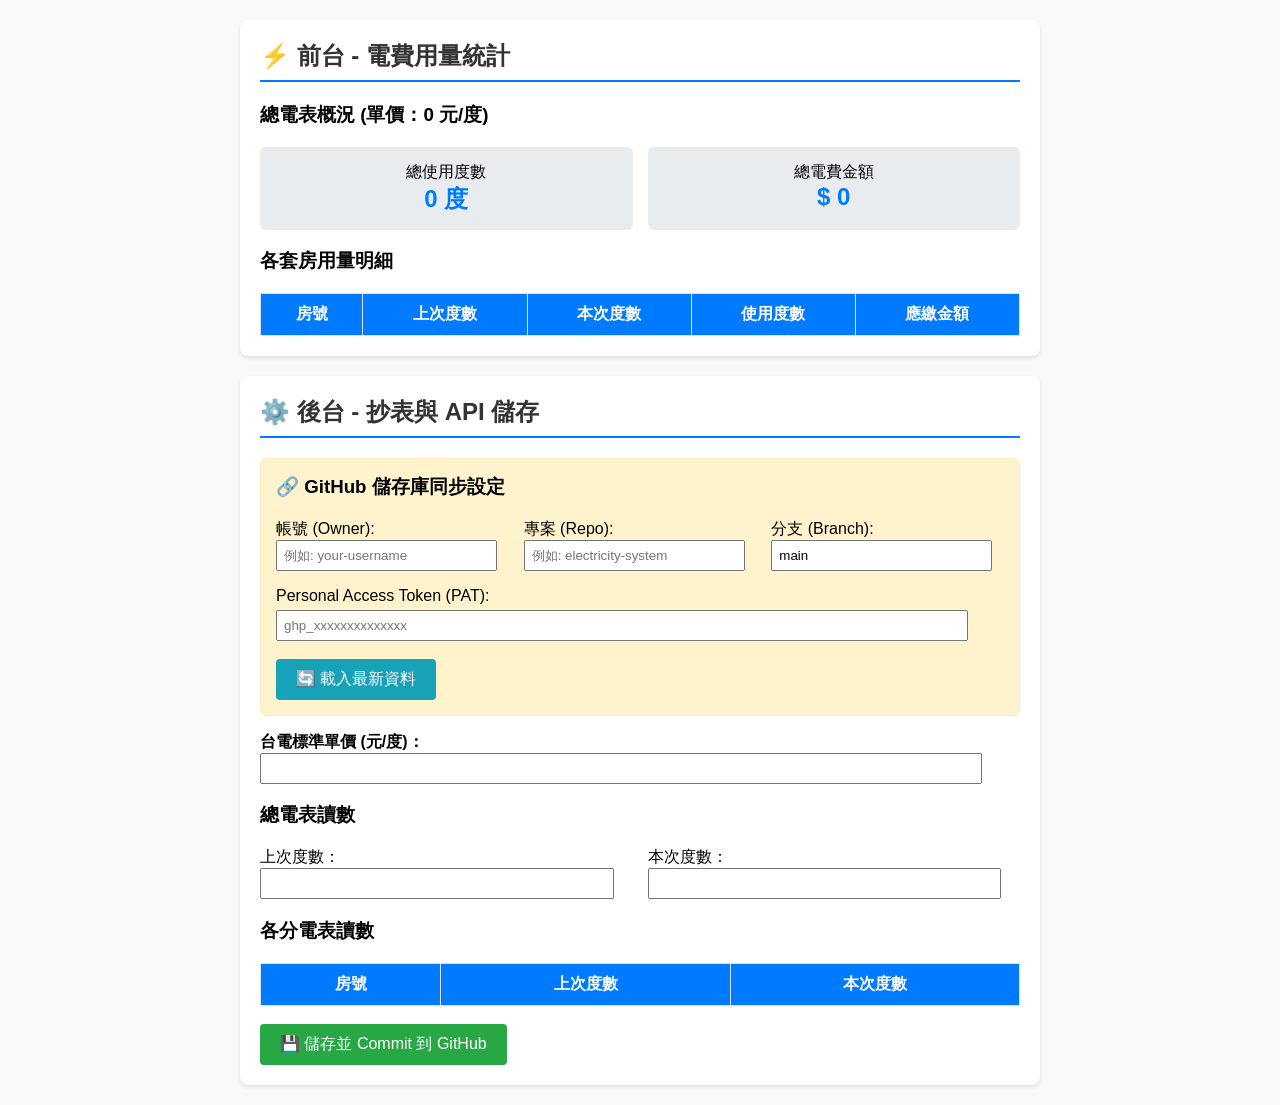
==== index.html @ 797ddf00 "Add files via upload" ====
<!DOCTYPE html>
<html lang="zh-TW">
<head>
  <meta charset="UTF-8">
  <meta name="viewport" content="width=device-width, initial-scale=1.0">
  <title>套房電費管理系統 (GitHub API 連動版)</title>
  <style>
    body { font-family: -apple-system, BlinkMacSystemFont, "Segoe UI", Roboto, sans-serif; max-width: 800px; margin: 20px auto; padding: 0 15px; background: #f8f9fa; }
    .card { background: white; padding: 20px; border-radius: 8px; box-shadow: 0 2px 4px rgba(0,0,0,0.1); margin-bottom: 20px; }
    h2 { margin-top: 0; color: #333; border-bottom: 2px solid #007bff; padding-bottom: 8px; }
    .grid { display: grid; grid-template-columns: repeat(auto-fit, minmax(180px, 1fr)); gap: 15px; }
    .stat-box { background: #e9ecef; padding: 15px; border-radius: 6px; text-align: center; }
    .stat-value { font-size: 1.5em; font-weight: bold; color: #007bff; }
    table { width: 100%; border-collapse: collapse; margin-top: 10px; }
    th, td { border: 1px solid #dee2e6; padding: 10px; text-align: center; }
    th { background-color: #007bff; color: white; }
    input[type="number"], input[type="text"], input[type="password"] { width: 95%; padding: 6px; box-sizing: border-box; }
    button { background: #28a745; color: white; border: none; padding: 10px 20px; border-radius: 4px; cursor: pointer; font-size: 1em; }
    button:hover { background: #218838; }
    button:disabled { background: #6c757d; cursor: not-allowed; }
    .status-msg { margin-top: 10px; font-weight: bold; padding: 10px; border-radius: 4px; display: none; }
    .success { background: #d4edda; color: #155724; }
    .error { background: #f8d7da; color: #721c24; }
    .config-sec { background: #fff3cd; border: 1px solid #ffeeba; padding: 15px; border-radius: 6px; margin-bottom: 15px; }
  </style>
</head>
<body>

  <!-- 前台展示 -->
  <div class="card">
    <h2>⚡ 前台 - 電費用量統計</h2>
    <h3>總電表概況 (單價：<span id="displayUnitPrice">0</span> 元/度)</h3>
    <div class="grid">
      <div class="stat-box"><div>總使用度數</div><div class="stat-value"><span id="mainUsage">0</span> 度</div></div>
      <div class="stat-box"><div>總電費金額</div><div class="stat-value">$ <span id="mainAmount">0</span></div></div>
    </div>

    <h3>各套房用量明細</h3>
    <table>
      <thead>
        <tr>
          <th>房號</th>
          <th>上次度數</th>
          <th>本次度數</th>
          <th>使用度數</th>
          <th>應繳金額</th>
        </tr>
      </thead>
      <tbody id="tenantTableBody"></tbody>
    </table>
  </div>

  <!-- 後台與設定 -->
  <div class="card">
    <h2>⚙️ 後台 - 抄表與 API 儲存</h2>
    
    <!-- GitHub API 連線設定 -->
    <div class="config-sec">
      <h3 style="margin-top:0;">🔗 GitHub 儲存庫同步設定</h3>
      <div class="grid">
        <div><label>帳號 (Owner):</label><input type="text" id="cfgOwner" placeholder="例如: your-username"></div>
        <div><label>專案 (Repo):</label><input type="text" id="cfgRepo" placeholder="例如: electricity-system"></div>
        <div><label>分支 (Branch):</label><input type="text" id="cfgBranch" value="main"></div>
      </div>
      <p style="margin-bottom:5px;"><label>Personal Access Token (PAT):</label></p>
      <input type="password" id="cfgToken" placeholder="ghp_xxxxxxxxxxxxxx">
      <br><br>
      <button type="button" style="background:#17a2b8;" onclick="loadDataFromGitHub()">🔄 載入最新資料</button>
    </div>

    <form id="meterForm">
      <p>
        <label><strong>台電標準單價 (元/度)：</strong></label>
        <input type="number" step="0.1" id="inputUnitPrice" required>
      </p>

      <h3>總電表讀數</h3>
      <div class="grid">
        <div><label>上次度數：</label><input type="number" id="mainPrev" required></div>
        <div><label>本次度數：</label><input type="number" id="mainCurr" required></div>
      </div>

      <h3>各分電表讀數</h3>
      <table>
        <thead>
          <tr>
            <th>房號</th>
            <th>上次度數</th>
            <th>本次度數</th>
          </tr>
        </thead>
        <tbody id="adminTableBody"></tbody>
      </table>
      <br>
      <button type="button" id="saveBtn" onclick="saveDataToGitHub()">💾 儲存並 Commit 到 GitHub</button>
      <div id="statusMsg" class="status-msg"></div>
    </form>
  </div>

  <script>
    let currentData = null;
    let fileSha = ""; // GitHub 修改檔案時必須帶上的 SHA 驗證碼

    // 文字 Base64 編解碼 (支援 UTF-8 中文字串)
    function toBase64(str) {
      const bytes = new TextEncoder().encode(str);
      let binary = '';
      for (let i = 0; i < bytes.byteLength; i++) {
        binary += String.fromCharCode(bytes[i]);
      }
      return btoa(binary);
    }

    function fromBase64(str) {
      const binary = atob(str.replace(/\n/g, ''));
      const bytes = new Uint8Array(binary.length);
      for (let i = 0; i < binary.length; i++) {
        bytes[i] = binary.charCodeAt(i);
      }
      return new TextDecoder().decode(bytes);
    }

    // 初始化：載入本地紀錄的設定
    window.onload = () => {
      document.getElementById('cfgOwner').value = localStorage.getItem('gh_owner') || '';
      document.getElementById('cfgRepo').value = localStorage.getItem('gh_repo') || '';
      document.getElementById('cfgBranch').value = localStorage.getItem('gh_branch') || 'main';
      document.getElementById('cfgToken').value = localStorage.getItem('gh_token') || '';

      if (localStorage.getItem('gh_owner') && localStorage.getItem('gh_token')) {
        loadDataFromGitHub();
      }
    };

    // 儲存 GitHub 設定至 LocalStorage
    function saveConfig() {
      localStorage.setItem('gh_owner', document.getElementById('cfgOwner').value.trim());
      localStorage.setItem('gh_repo', document.getElementById('cfgRepo').value.trim());
      localStorage.setItem('gh_branch', document.getElementById('cfgBranch').value.trim());
      localStorage.setItem('gh_token', document.getElementById('cfgToken').value.trim());
    }

    function showStatus(text, isError = false) {
      const msg = document.getElementById('statusMsg');
      msg.innerText = text;
      msg.className = 'status-msg ' + (isError ? 'error' : 'success');
      msg.style.display = 'block';
    }

    // 從 GitHub API 取得 data.json
    async function loadDataFromGitHub() {
      saveConfig();
      const owner = document.getElementById('cfgOwner').value.trim();
      const repo = document.getElementById('cfgRepo').value.trim();
      const branch = document.getElementById('cfgBranch').value.trim();
      const token = document.getElementById('cfgToken').value.trim();

      if (!owner || !repo) {
        showStatus("請先填寫 GitHub 帳號與專案名稱", true);
        return;
      }

      showStatus("讀取資料中...");
      const url = `https://api.github.com/repos/${owner}/${repo}/contents/data.json?ref=${branch}`;
      const headers = token ? { 'Authorization': `Bearer ${token}` } : {};

      try {
        const res = await fetch(url, { headers });
        if (!res.ok) throw new Error(`HTTP ${res.status}: 讀取失敗`);
        
        const fileData = await res.json();
        fileSha = fileData.sha; // 記錄當前檔案 SHA
        const jsonText = fromBase64(fileData.content);
        currentData = JSON.parse(jsonText);

        renderUI();
        showStatus("資料已順利從 GitHub 載入！");
      } catch (err) {
        showStatus(err.message, true);
      }
    }

    // 渲染 UI
    function renderUI() {
      if (!currentData) return;

      document.getElementById('inputUnitPrice').value = currentData.unitPrice;
      document.getElementById('mainPrev').value = currentData.mainMeter.previous;
      document.getElementById('mainCurr').value = currentData.mainMeter.current;

      // 後台表格
      const adminBody = document.getElementById('adminTableBody');
      adminBody.innerHTML = '';
      currentData.rooms.forEach((room, i) => {
        adminBody.innerHTML += `
          <tr>
            <td>${room.name}</td>
            <td><input type="number" id="roomPrev_${i}" value="${room.previous}"></td>
            <td><input type="number" id="roomCurr_${i}" value="${room.current}"></td>
          </tr>
        `;
      });

      // 前台數據與表格
      const mainUsage = currentData.mainMeter.current - currentData.mainMeter.previous;
      document.getElementById('displayUnitPrice').innerText = currentData.unitPrice;
      document.getElementById('mainUsage').innerText = mainUsage >= 0 ? mainUsage : 0;
      document.getElementById('mainAmount').innerText = (mainUsage * currentData.unitPrice).toFixed(0);

      const tenantBody = document.getElementById('tenantTableBody');
      tenantBody.innerHTML = '';
      currentData.rooms.forEach(room => {
        const usage = room.current - room.previous;
        const amount = usage * currentData.unitPrice;
        tenantBody.innerHTML += `
          <tr>
            <td>${room.name}</td>
            <td>${room.previous}</td>
            <td>${room.current}</td>
            <td>${usage >= 0 ? usage : 0} 度</td>
            <td><strong>$ ${amount >= 0 ? amount.toFixed(0) : 0}</strong></td>
          </tr>
        `;
      });
    }

    // 將更新後的 JSON 直接 Commit 回 GitHub
    async function saveDataToGitHub() {
      saveConfig();
      const owner = document.getElementById('cfgOwner').value.trim();
      const repo = document.getElementById('cfgRepo').value.trim();
      const branch = document.getElementById('cfgBranch').value.trim();
      const token = document.getElementById('cfgToken').value.trim();

      if (!token) {
        showStatus("寫入 GitHub 需要填寫 Personal Access Token (PAT)", true);
        return;
      }

      // 1. 組裝 UI 上的數據
      const updatedData = {
        unitPrice: parseFloat(document.getElementById('inputUnitPrice').value) || 0,
        mainMeter: {
          previous: parseFloat(document.getElementById('mainPrev').value) || 0,
          current: parseFloat(document.getElementById('mainCurr').value) || 0
        },
        rooms: currentData.rooms.map((room, i) => ({
          ...room,
          previous: parseFloat(document.getElementById(`roomPrev_${i}`).value) || 0,
          current: parseFloat(document.getElementById(`roomCurr_${i}`).value) || 0
        }))
      };

      showStatus("正在寫入 GitHub...");
      document.getElementById('saveBtn').disabled = true;

      const url = `https://api.github.com/repos/${owner}/${repo}/contents/data.json`;
      const bodyPayload = {
        message: "Update electricity usage data via Admin Dashboard",
        content: toBase64(JSON.stringify(updatedData, null, 2)),
        sha: fileSha,
        branch: branch
      };

      try {
        const res = await fetch(url, {
          method: 'PUT',
          headers: {
            'Authorization': `Bearer ${token}`,
            'Content-Type': 'application/json',
            'Accept': 'application/vnd.github.v3+json'
          },
          body: JSON.stringify(bodyPayload)
        });

        if (!res.ok) {
          const errData = await res.json();
          throw new Error(`GitHub 寫入失敗: ${errData.message}`);
        }

        const resData = await res.json();
        fileSha = resData.content.sha; // 更新最新的 SHA
        currentData = updatedData;
        renderUI();
        showStatus("✅ 成功更新至 GitHub！前台數據已同步。");
      } catch (err) {
        showStatus(err.message, true);
      } finally {
        document.getElementById('saveBtn').disabled = false;
      }
    }
  </script>
</body>
</html>
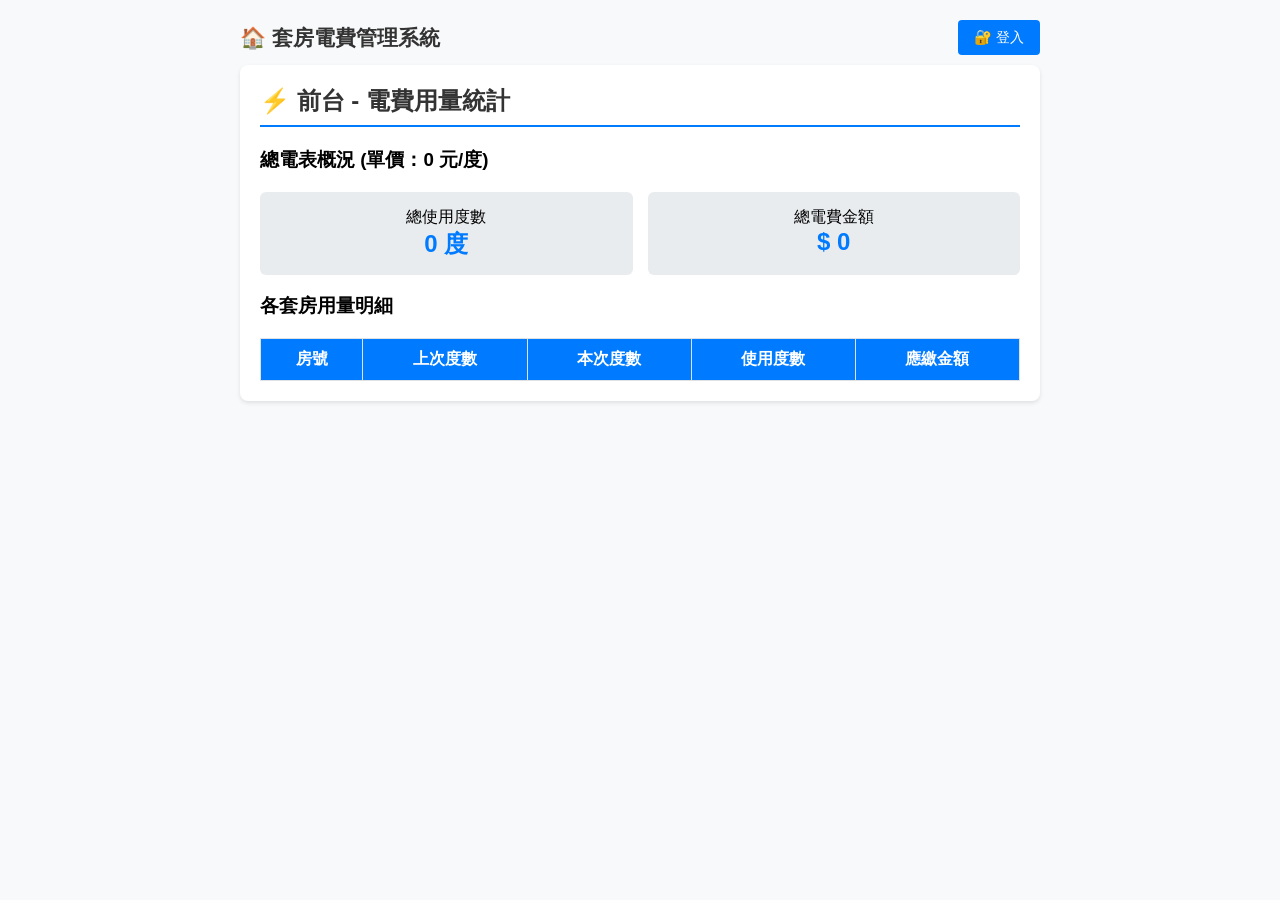
==== commit 8eae1ebd: "Add files via upload" ====
--- a/index.html
+++ b/index.html
@@ -22,9 +22,43 @@
     .success { background: #d4edda; color: #155724; }
     .error { background: #f8d7da; color: #721c24; }
     .config-sec { background: #fff3cd; border: 1px solid #ffeeba; padding: 15px; border-radius: 6px; margin-bottom: 15px; }
+
+    /* 頂部列與登入按鈕 */
+    .top-bar { display: flex; align-items: center; justify-content: space-between; margin-bottom: 10px; }
+    .top-bar h1 { font-size: 1.3em; color: #333; margin: 0; }
+    .btn-login {
+      background: #007bff; color: white; border: none; padding: 8px 16px;
+      border-radius: 4px; cursor: pointer; font-size: 0.9em;
+    }
+    .btn-login:hover { background: #0056b3; }
+    .btn-login.is-logged-in { background: #6c757d; }
+    .btn-login.is-logged-in:hover { background: #565e64; }
+
+    /* 登入彈窗 */
+    .modal-overlay {
+      display: none; position: fixed; inset: 0; background: rgba(0,0,0,0.45);
+      align-items: center; justify-content: center; z-index: 100;
+    }
+    .modal-overlay.show { display: flex; }
+    .modal-box {
+      background: white; padding: 24px; border-radius: 8px; width: 90%; max-width: 320px;
+      box-shadow: 0 8px 24px rgba(0,0,0,0.2);
+    }
+    .modal-box h3 { margin-top: 0; }
+    .modal-box input[type="password"] { margin-bottom: 12px; }
+    .modal-actions { display: flex; gap: 10px; margin-top: 6px; }
+    .modal-actions button { flex: 1; }
+    .btn-cancel { background: #6c757d; }
+    .btn-cancel:hover { background: #565e64; }
+    .modal-error { color: #721c24; font-size: 0.9em; margin: -6px 0 10px; display: none; }
   </style>
 </head>
 <body>
+
+  <div class="top-bar">
+    <h1>🏠 套房電費管理系統</h1>
+    <button type="button" id="loginBtn" class="btn-login" onclick="handleLoginButtonClick()">🔐 登入</button>
+  </div>
 
   <!-- 前台展示 -->
   <div class="card">
@@ -50,8 +84,8 @@
     </table>
   </div>
 
-  <!-- 後台與設定 -->
-  <div class="card">
+  <!-- 後台與設定：預設隱藏，登入後才顯示 -->
+  <div class="card" id="adminCard" style="display:none;">
     <h2>⚙️ 後台 - 抄表與 API 儲存</h2>
     
     <!-- GitHub API 連線設定 -->
@@ -97,7 +131,79 @@
     </form>
   </div>
 
+  <!-- 登入彈窗 -->
+  <div class="modal-overlay" id="loginModal">
+    <div class="modal-box">
+      <h3>🔐 管理員登入</h3>
+      <p class="modal-error" id="loginError">密碼錯誤，請再試一次。</p>
+      <input type="password" id="loginPasswordInput" placeholder="請輸入管理密碼" autocomplete="off">
+      <div class="modal-actions">
+        <button type="button" class="btn-cancel" onclick="closeLoginModal()">取消</button>
+        <button type="button" onclick="attemptLogin()">登入</button>
+      </div>
+    </div>
+  </div>
+
   <script>
+    // 管理密碼：僅用於避免一般訪客誤入後台介面，不是真正的安全機制。
+    // 真正的寫入權限仍取決於是否填寫了正確的 GitHub Personal Access Token。
+    // 請自行修改成你自己的密碼。
+    const ADMIN_PASSWORD = 'itri18899';
+
+    function isAdminSession() {
+      return sessionStorage.getItem('isAdminLoggedIn') === '1';
+    }
+
+    function showAdminCard() {
+      document.getElementById('adminCard').style.display = 'block';
+      const btn = document.getElementById('loginBtn');
+      btn.textContent = '🔓 登出後台';
+      btn.classList.add('is-logged-in');
+      btn.onclick = handleLogout;
+    }
+
+    function hideAdminCard() {
+      document.getElementById('adminCard').style.display = 'none';
+      const btn = document.getElementById('loginBtn');
+      btn.textContent = '🔐 登入';
+      btn.classList.remove('is-logged-in');
+      btn.onclick = handleLoginButtonClick;
+    }
+
+    function handleLoginButtonClick() {
+      document.getElementById('loginPasswordInput').value = '';
+      document.getElementById('loginError').style.display = 'none';
+      document.getElementById('loginModal').classList.add('show');
+      document.getElementById('loginPasswordInput').focus();
+    }
+
+    function closeLoginModal() {
+      document.getElementById('loginModal').classList.remove('show');
+    }
+
+    function attemptLogin() {
+      const input = document.getElementById('loginPasswordInput').value;
+      if (input === ADMIN_PASSWORD) {
+        sessionStorage.setItem('isAdminLoggedIn', '1');
+        closeLoginModal();
+        showAdminCard();
+      } else {
+        document.getElementById('loginError').style.display = 'block';
+      }
+    }
+
+    function handleLogout() {
+      sessionStorage.removeItem('isAdminLoggedIn');
+      hideAdminCard();
+    }
+
+    // 讓輸入密碼後按 Enter 直接送出
+    document.addEventListener('DOMContentLoaded', () => {
+      document.getElementById('loginPasswordInput').addEventListener('keydown', (e) => {
+        if (e.key === 'Enter') attemptLogin();
+      });
+    });
+
     let currentData = null;
     let fileSha = ""; // GitHub 修改檔案時必須帶上的 SHA 驗證碼
 
@@ -127,8 +233,14 @@
       document.getElementById('cfgBranch').value = localStorage.getItem('gh_branch') || 'main';
       document.getElementById('cfgToken').value = localStorage.getItem('gh_token') || '';
 
+      // 前台統計對所有訪客開放，不需要登入即可載入顯示
       if (localStorage.getItem('gh_owner') && localStorage.getItem('gh_token')) {
         loadDataFromGitHub();
+      }
+
+      // 若此瀏覽器分頁先前已登入過後台，重新整理後維持登入狀態
+      if (isAdminSession()) {
+        showAdminCard();
       }
     };
 
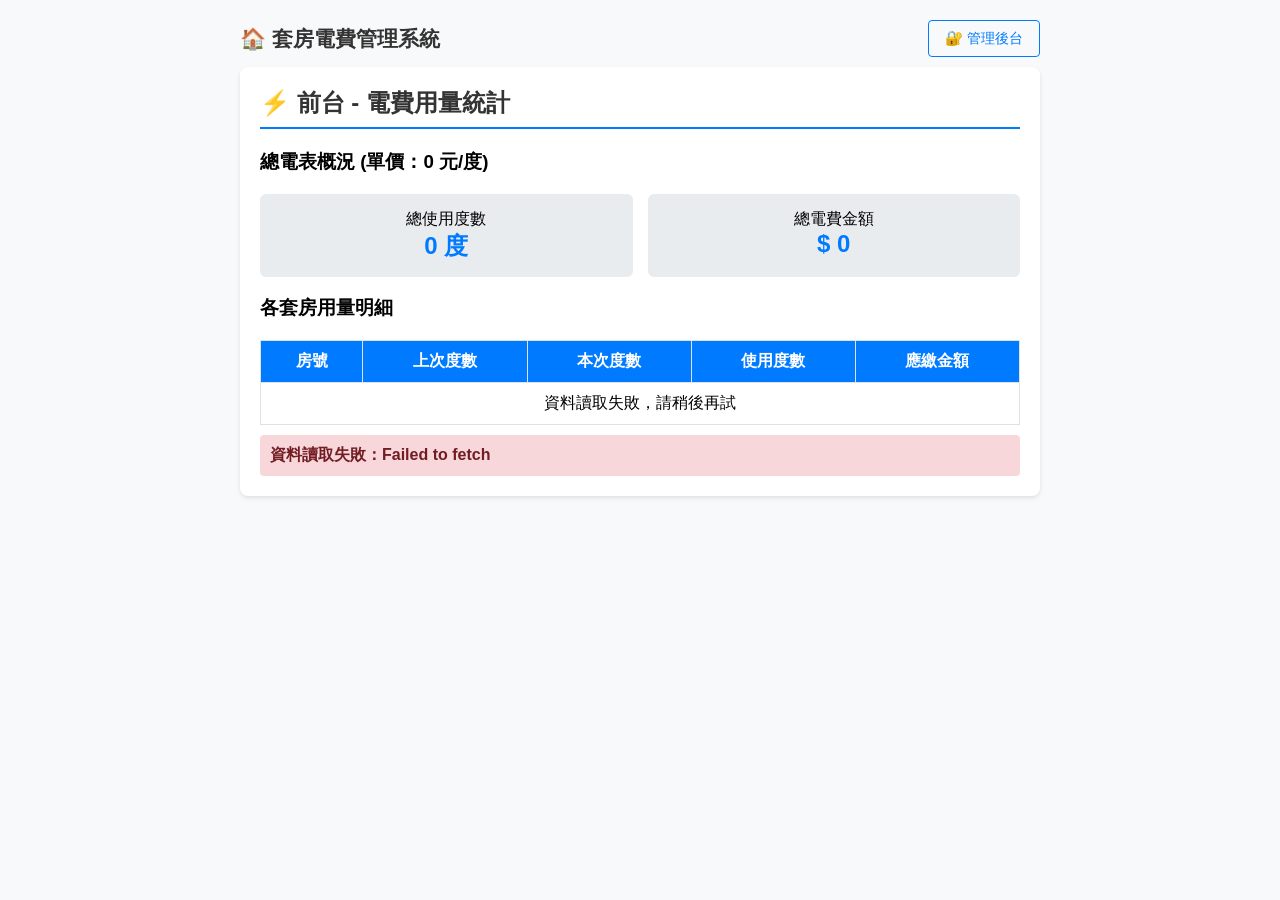
==== commit 22f0699c: "Add files via upload" ====
--- a/index.html
+++ b/index.html
@@ -1,406 +1,120 @@
-<!DOCTYPE html>
-<html lang="zh-TW">
-<head>
-  <meta charset="UTF-8">
-  <meta name="viewport" content="width=device-width, initial-scale=1.0">
-  <title>套房電費管理系統 (GitHub API 連動版)</title>
-  <style>
-    body { font-family: -apple-system, BlinkMacSystemFont, "Segoe UI", Roboto, sans-serif; max-width: 800px; margin: 20px auto; padding: 0 15px; background: #f8f9fa; }
-    .card { background: white; padding: 20px; border-radius: 8px; box-shadow: 0 2px 4px rgba(0,0,0,0.1); margin-bottom: 20px; }
-    h2 { margin-top: 0; color: #333; border-bottom: 2px solid #007bff; padding-bottom: 8px; }
-    .grid { display: grid; grid-template-columns: repeat(auto-fit, minmax(180px, 1fr)); gap: 15px; }
-    .stat-box { background: #e9ecef; padding: 15px; border-radius: 6px; text-align: center; }
-    .stat-value { font-size: 1.5em; font-weight: bold; color: #007bff; }
-    table { width: 100%; border-collapse: collapse; margin-top: 10px; }
-    th, td { border: 1px solid #dee2e6; padding: 10px; text-align: center; }
-    th { background-color: #007bff; color: white; }
-    input[type="number"], input[type="text"], input[type="password"] { width: 95%; padding: 6px; box-sizing: border-box; }
-    button { background: #28a745; color: white; border: none; padding: 10px 20px; border-radius: 4px; cursor: pointer; font-size: 1em; }
-    button:hover { background: #218838; }
-    button:disabled { background: #6c757d; cursor: not-allowed; }
-    .status-msg { margin-top: 10px; font-weight: bold; padding: 10px; border-radius: 4px; display: none; }
-    .success { background: #d4edda; color: #155724; }
-    .error { background: #f8d7da; color: #721c24; }
-    .config-sec { background: #fff3cd; border: 1px solid #ffeeba; padding: 15px; border-radius: 6px; margin-bottom: 15px; }
-
-    /* 頂部列與登入按鈕 */
-    .top-bar { display: flex; align-items: center; justify-content: space-between; margin-bottom: 10px; }
-    .top-bar h1 { font-size: 1.3em; color: #333; margin: 0; }
-    .btn-login {
-      background: #007bff; color: white; border: none; padding: 8px 16px;
-      border-radius: 4px; cursor: pointer; font-size: 0.9em;
-    }
-    .btn-login:hover { background: #0056b3; }
-    .btn-login.is-logged-in { background: #6c757d; }
-    .btn-login.is-logged-in:hover { background: #565e64; }
-
-    /* 登入彈窗 */
-    .modal-overlay {
-      display: none; position: fixed; inset: 0; background: rgba(0,0,0,0.45);
-      align-items: center; justify-content: center; z-index: 100;
-    }
-    .modal-overlay.show { display: flex; }
-    .modal-box {
-      background: white; padding: 24px; border-radius: 8px; width: 90%; max-width: 320px;
-      box-shadow: 0 8px 24px rgba(0,0,0,0.2);
-    }
-    .modal-box h3 { margin-top: 0; }
-    .modal-box input[type="password"] { margin-bottom: 12px; }
-    .modal-actions { display: flex; gap: 10px; margin-top: 6px; }
-    .modal-actions button { flex: 1; }
-    .btn-cancel { background: #6c757d; }
-    .btn-cancel:hover { background: #565e64; }
-    .modal-error { color: #721c24; font-size: 0.9em; margin: -6px 0 10px; display: none; }
-  </style>
-</head>
-<body>
-
-  <div class="top-bar">
-    <h1>🏠 套房電費管理系統</h1>
-    <button type="button" id="loginBtn" class="btn-login" onclick="handleLoginButtonClick()">🔐 登入</button>
-  </div>
-
-  <!-- 前台展示 -->
-  <div class="card">
-    <h2>⚡ 前台 - 電費用量統計</h2>
-    <h3>總電表概況 (單價：<span id="displayUnitPrice">0</span> 元/度)</h3>
-    <div class="grid">
-      <div class="stat-box"><div>總使用度數</div><div class="stat-value"><span id="mainUsage">0</span> 度</div></div>
-      <div class="stat-box"><div>總電費金額</div><div class="stat-value">$ <span id="mainAmount">0</span></div></div>
-    </div>
-
-    <h3>各套房用量明細</h3>
-    <table>
-      <thead>
-        <tr>
-          <th>房號</th>
-          <th>上次度數</th>
-          <th>本次度數</th>
-          <th>使用度數</th>
-          <th>應繳金額</th>
-        </tr>
-      </thead>
-      <tbody id="tenantTableBody"></tbody>
-    </table>
-  </div>
-
-  <!-- 後台與設定：預設隱藏，登入後才顯示 -->
-  <div class="card" id="adminCard" style="display:none;">
-    <h2>⚙️ 後台 - 抄表與 API 儲存</h2>
-    
-    <!-- GitHub API 連線設定 -->
-    <div class="config-sec">
-      <h3 style="margin-top:0;">🔗 GitHub 儲存庫同步設定</h3>
-      <div class="grid">
-        <div><label>帳號 (Owner):</label><input type="text" id="cfgOwner" placeholder="例如: your-username"></div>
-        <div><label>專案 (Repo):</label><input type="text" id="cfgRepo" placeholder="例如: electricity-system"></div>
-        <div><label>分支 (Branch):</label><input type="text" id="cfgBranch" value="main"></div>
-      </div>
-      <p style="margin-bottom:5px;"><label>Personal Access Token (PAT):</label></p>
-      <input type="password" id="cfgToken" placeholder="ghp_xxxxxxxxxxxxxx">
-      <br><br>
-      <button type="button" style="background:#17a2b8;" onclick="loadDataFromGitHub()">🔄 載入最新資料</button>
-    </div>
-
-    <form id="meterForm">
-      <p>
-        <label><strong>台電標準單價 (元/度)：</strong></label>
-        <input type="number" step="0.1" id="inputUnitPrice" required>
-      </p>
-
-      <h3>總電表讀數</h3>
-      <div class="grid">
-        <div><label>上次度數：</label><input type="number" id="mainPrev" required></div>
-        <div><label>本次度數：</label><input type="number" id="mainCurr" required></div>
-      </div>
-
-      <h3>各分電表讀數</h3>
-      <table>
-        <thead>
-          <tr>
-            <th>房號</th>
-            <th>上次度數</th>
-            <th>本次度數</th>
-          </tr>
-        </thead>
-        <tbody id="adminTableBody"></tbody>
-      </table>
-      <br>
-      <button type="button" id="saveBtn" onclick="saveDataToGitHub()">💾 儲存並 Commit 到 GitHub</button>
-      <div id="statusMsg" class="status-msg"></div>
-    </form>
-  </div>
-
-  <!-- 登入彈窗 -->
-  <div class="modal-overlay" id="loginModal">
-    <div class="modal-box">
-      <h3>🔐 管理員登入</h3>
-      <p class="modal-error" id="loginError">密碼錯誤，請再試一次。</p>
-      <input type="password" id="loginPasswordInput" placeholder="請輸入管理密碼" autocomplete="off">
-      <div class="modal-actions">
-        <button type="button" class="btn-cancel" onclick="closeLoginModal()">取消</button>
-        <button type="button" onclick="attemptLogin()">登入</button>
-      </div>
-    </div>
-  </div>
-
-  <script>
-    // 管理密碼：僅用於避免一般訪客誤入後台介面，不是真正的安全機制。
-    // 真正的寫入權限仍取決於是否填寫了正確的 GitHub Personal Access Token。
-    // 請自行修改成你自己的密碼。
-    const ADMIN_PASSWORD = 'itri18899';
-
-    function isAdminSession() {
-      return sessionStorage.getItem('isAdminLoggedIn') === '1';
-    }
-
-    function showAdminCard() {
-      document.getElementById('adminCard').style.display = 'block';
-      const btn = document.getElementById('loginBtn');
-      btn.textContent = '🔓 登出後台';
-      btn.classList.add('is-logged-in');
-      btn.onclick = handleLogout;
-    }
-
-    function hideAdminCard() {
-      document.getElementById('adminCard').style.display = 'none';
-      const btn = document.getElementById('loginBtn');
-      btn.textContent = '🔐 登入';
-      btn.classList.remove('is-logged-in');
-      btn.onclick = handleLoginButtonClick;
-    }
-
-    function handleLoginButtonClick() {
-      document.getElementById('loginPasswordInput').value = '';
-      document.getElementById('loginError').style.display = 'none';
-      document.getElementById('loginModal').classList.add('show');
-      document.getElementById('loginPasswordInput').focus();
-    }
-
-    function closeLoginModal() {
-      document.getElementById('loginModal').classList.remove('show');
-    }
-
-    function attemptLogin() {
-      const input = document.getElementById('loginPasswordInput').value;
-      if (input === ADMIN_PASSWORD) {
-        sessionStorage.setItem('isAdminLoggedIn', '1');
-        closeLoginModal();
-        showAdminCard();
-      } else {
-        document.getElementById('loginError').style.display = 'block';
-      }
-    }
-
-    function handleLogout() {
-      sessionStorage.removeItem('isAdminLoggedIn');
-      hideAdminCard();
-    }
-
-    // 讓輸入密碼後按 Enter 直接送出
-    document.addEventListener('DOMContentLoaded', () => {
-      document.getElementById('loginPasswordInput').addEventListener('keydown', (e) => {
-        if (e.key === 'Enter') attemptLogin();
-      });
-    });
-
-    let currentData = null;
-    let fileSha = ""; // GitHub 修改檔案時必須帶上的 SHA 驗證碼
-
-    // 文字 Base64 編解碼 (支援 UTF-8 中文字串)
-    function toBase64(str) {
-      const bytes = new TextEncoder().encode(str);
-      let binary = '';
-      for (let i = 0; i < bytes.byteLength; i++) {
-        binary += String.fromCharCode(bytes[i]);
-      }
-      return btoa(binary);
-    }
-
-    function fromBase64(str) {
-      const binary = atob(str.replace(/\n/g, ''));
-      const bytes = new Uint8Array(binary.length);
-      for (let i = 0; i < binary.length; i++) {
-        bytes[i] = binary.charCodeAt(i);
-      }
-      return new TextDecoder().decode(bytes);
-    }
-
-    // 初始化：載入本地紀錄的設定
-    window.onload = () => {
-      document.getElementById('cfgOwner').value = localStorage.getItem('gh_owner') || '';
-      document.getElementById('cfgRepo').value = localStorage.getItem('gh_repo') || '';
-      document.getElementById('cfgBranch').value = localStorage.getItem('gh_branch') || 'main';
-      document.getElementById('cfgToken').value = localStorage.getItem('gh_token') || '';
-
-      // 前台統計對所有訪客開放，不需要登入即可載入顯示
-      if (localStorage.getItem('gh_owner') && localStorage.getItem('gh_token')) {
-        loadDataFromGitHub();
-      }
-
-      // 若此瀏覽器分頁先前已登入過後台，重新整理後維持登入狀態
-      if (isAdminSession()) {
-        showAdminCard();
-      }
-    };
-
-    // 儲存 GitHub 設定至 LocalStorage
-    function saveConfig() {
-      localStorage.setItem('gh_owner', document.getElementById('cfgOwner').value.trim());
-      localStorage.setItem('gh_repo', document.getElementById('cfgRepo').value.trim());
-      localStorage.setItem('gh_branch', document.getElementById('cfgBranch').value.trim());
-      localStorage.setItem('gh_token', document.getElementById('cfgToken').value.trim());
-    }
-
-    function showStatus(text, isError = false) {
-      const msg = document.getElementById('statusMsg');
-      msg.innerText = text;
-      msg.className = 'status-msg ' + (isError ? 'error' : 'success');
-      msg.style.display = 'block';
-    }
-
-    // 從 GitHub API 取得 data.json
-    async function loadDataFromGitHub() {
-      saveConfig();
-      const owner = document.getElementById('cfgOwner').value.trim();
-      const repo = document.getElementById('cfgRepo').value.trim();
-      const branch = document.getElementById('cfgBranch').value.trim();
-      const token = document.getElementById('cfgToken').value.trim();
-
-      if (!owner || !repo) {
-        showStatus("請先填寫 GitHub 帳號與專案名稱", true);
-        return;
-      }
-
-      showStatus("讀取資料中...");
-      const url = `https://api.github.com/repos/${owner}/${repo}/contents/data.json?ref=${branch}`;
-      const headers = token ? { 'Authorization': `Bearer ${token}` } : {};
-
-      try {
-        const res = await fetch(url, { headers });
-        if (!res.ok) throw new Error(`HTTP ${res.status}: 讀取失敗`);
-        
-        const fileData = await res.json();
-        fileSha = fileData.sha; // 記錄當前檔案 SHA
-        const jsonText = fromBase64(fileData.content);
-        currentData = JSON.parse(jsonText);
-
-        renderUI();
-        showStatus("資料已順利從 GitHub 載入！");
-      } catch (err) {
-        showStatus(err.message, true);
-      }
-    }
-
-    // 渲染 UI
-    function renderUI() {
-      if (!currentData) return;
-
-      document.getElementById('inputUnitPrice').value = currentData.unitPrice;
-      document.getElementById('mainPrev').value = currentData.mainMeter.previous;
-      document.getElementById('mainCurr').value = currentData.mainMeter.current;
-
-      // 後台表格
-      const adminBody = document.getElementById('adminTableBody');
-      adminBody.innerHTML = '';
-      currentData.rooms.forEach((room, i) => {
-        adminBody.innerHTML += `
-          <tr>
-            <td>${room.name}</td>
-            <td><input type="number" id="roomPrev_${i}" value="${room.previous}"></td>
-            <td><input type="number" id="roomCurr_${i}" value="${room.current}"></td>
-          </tr>
-        `;
-      });
-
-      // 前台數據與表格
-      const mainUsage = currentData.mainMeter.current - currentData.mainMeter.previous;
-      document.getElementById('displayUnitPrice').innerText = currentData.unitPrice;
-      document.getElementById('mainUsage').innerText = mainUsage >= 0 ? mainUsage : 0;
-      document.getElementById('mainAmount').innerText = (mainUsage * currentData.unitPrice).toFixed(0);
-
-      const tenantBody = document.getElementById('tenantTableBody');
-      tenantBody.innerHTML = '';
-      currentData.rooms.forEach(room => {
-        const usage = room.current - room.previous;
-        const amount = usage * currentData.unitPrice;
-        tenantBody.innerHTML += `
-          <tr>
-            <td>${room.name}</td>
-            <td>${room.previous}</td>
-            <td>${room.current}</td>
-            <td>${usage >= 0 ? usage : 0} 度</td>
-            <td><strong>$ ${amount >= 0 ? amount.toFixed(0) : 0}</strong></td>
-          </tr>
-        `;
-      });
-    }
-
-    // 將更新後的 JSON 直接 Commit 回 GitHub
-    async function saveDataToGitHub() {
-      saveConfig();
-      const owner = document.getElementById('cfgOwner').value.trim();
-      const repo = document.getElementById('cfgRepo').value.trim();
-      const branch = document.getElementById('cfgBranch').value.trim();
-      const token = document.getElementById('cfgToken').value.trim();
-
-      if (!token) {
-        showStatus("寫入 GitHub 需要填寫 Personal Access Token (PAT)", true);
-        return;
-      }
-
-      // 1. 組裝 UI 上的數據
-      const updatedData = {
-        unitPrice: parseFloat(document.getElementById('inputUnitPrice').value) || 0,
-        mainMeter: {
-          previous: parseFloat(document.getElementById('mainPrev').value) || 0,
-          current: parseFloat(document.getElementById('mainCurr').value) || 0
-        },
-        rooms: currentData.rooms.map((room, i) => ({
-          ...room,
-          previous: parseFloat(document.getElementById(`roomPrev_${i}`).value) || 0,
-          current: parseFloat(document.getElementById(`roomCurr_${i}`).value) || 0
-        }))
-      };
-
-      showStatus("正在寫入 GitHub...");
-      document.getElementById('saveBtn').disabled = true;
-
-      const url = `https://api.github.com/repos/${owner}/${repo}/contents/data.json`;
-      const bodyPayload = {
-        message: "Update electricity usage data via Admin Dashboard",
-        content: toBase64(JSON.stringify(updatedData, null, 2)),
-        sha: fileSha,
-        branch: branch
-      };
-
-      try {
-        const res = await fetch(url, {
-          method: 'PUT',
-          headers: {
-            'Authorization': `Bearer ${token}`,
-            'Content-Type': 'application/json',
-            'Accept': 'application/vnd.github.v3+json'
-          },
-          body: JSON.stringify(bodyPayload)
-        });
-
-        if (!res.ok) {
-          const errData = await res.json();
-          throw new Error(`GitHub 寫入失敗: ${errData.message}`);
-        }
-
-        const resData = await res.json();
-        fileSha = resData.content.sha; // 更新最新的 SHA
-        currentData = updatedData;
-        renderUI();
-        showStatus("✅ 成功更新至 GitHub！前台數據已同步。");
-      } catch (err) {
-        showStatus(err.message, true);
-      } finally {
-        document.getElementById('saveBtn').disabled = false;
-      }
-    }
-  </script>
-</body>
-</html>+<!DOCTYPE html>
+<html lang="zh-TW">
+<head>
+  <meta charset="UTF-8">
+  <meta name="viewport" content="width=device-width, initial-scale=1.0">
+  <title>套房電費管理系統</title>
+  <link rel="stylesheet" href="style.css">
+</head>
+<body>
+
+  <div class="top-bar">
+    <h1>🏠 套房電費管理系統</h1>
+    <a class="btn-link" href="admin.html">🔐 管理後台</a>
+  </div>
+
+  <!-- 前台展示 -->
+  <div class="card">
+    <h2>⚡ 前台 - 電費用量統計</h2>
+    <h3>總電表概況 (單價：<span id="displayUnitPrice">0</span> 元/度)</h3>
+    <div class="grid">
+      <div class="stat-box"><div>總使用度數</div><div class="stat-value"><span id="mainUsage">0</span> 度</div></div>
+      <div class="stat-box"><div>總電費金額</div><div class="stat-value">$ <span id="mainAmount">0</span></div></div>
+    </div>
+
+    <h3>各套房用量明細</h3>
+    <table>
+      <thead>
+        <tr>
+          <th>房號</th>
+          <th>上次度數</th>
+          <th>本次度數</th>
+          <th>使用度數</th>
+          <th>應繳金額</th>
+        </tr>
+      </thead>
+      <tbody id="tenantTableBody">
+        <tr><td colspan="5">資料載入中...</td></tr>
+      </tbody>
+    </table>
+    <div id="statusMsg" class="status-msg"></div>
+  </div>
+
+  <script>
+    // 這個網站所在的 GitHub 位置。若你的訪客從未打開過 admin.html 設定過連線資訊，
+    // 前台就會用這裡的預設值去讀取公開的 data.json（讀取公開檔案不需要 PAT）。
+    // 請視你實際部署的帳號/專案/分支修改以下三個預設值。
+    const DEFAULT_OWNER = 'leien08';
+    const DEFAULT_REPO = 'billing_app';
+    const DEFAULT_BRANCH = 'main';
+
+    function fromBase64(str) {
+      const binary = atob(str.replace(/\n/g, ''));
+      const bytes = new Uint8Array(binary.length);
+      for (let i = 0; i < binary.length; i++) {
+        bytes[i] = binary.charCodeAt(i);
+      }
+      return new TextDecoder().decode(bytes);
+    }
+
+    function showStatus(text, isError = false) {
+      const msg = document.getElementById('statusMsg');
+      msg.innerText = text;
+      msg.className = 'status-msg ' + (isError ? 'error' : 'success');
+      msg.style.display = 'block';
+    }
+
+    function escapeHtml(s) {
+      return String(s).replace(/&/g, '&amp;').replace(/</g, '&lt;').replace(/>/g, '&gt;');
+    }
+
+    async function loadPublicData() {
+      // 若這台裝置曾經在 admin.html 登入過並設定過連線資訊，沿用該設定；否則使用預設值。
+      const owner = localStorage.getItem('gh_owner') || DEFAULT_OWNER;
+      const repo = localStorage.getItem('gh_repo') || DEFAULT_REPO;
+      const branch = localStorage.getItem('gh_branch') || DEFAULT_BRANCH;
+
+      const url = `https://api.github.com/repos/${owner}/${repo}/contents/data.json?ref=${branch}`;
+
+      try {
+        const res = await fetch(url);
+        if (!res.ok) throw new Error(`HTTP ${res.status}: 讀取失敗`);
+
+        const fileData = await res.json();
+        const jsonText = fromBase64(fileData.content);
+        const data = JSON.parse(jsonText);
+        renderPublicUI(data);
+      } catch (err) {
+        showStatus('資料讀取失敗：' + err.message, true);
+        document.getElementById('tenantTableBody').innerHTML =
+          '<tr><td colspan="5">資料讀取失敗，請稍後再試</td></tr>';
+      }
+    }
+
+    function renderPublicUI(data) {
+      const mainUsage = data.mainMeter.current - data.mainMeter.previous;
+      document.getElementById('displayUnitPrice').innerText = data.unitPrice;
+      document.getElementById('mainUsage').innerText = mainUsage >= 0 ? mainUsage : 0;
+      document.getElementById('mainAmount').innerText = (mainUsage * data.unitPrice).toFixed(0);
+
+      const tenantBody = document.getElementById('tenantTableBody');
+      tenantBody.innerHTML = '';
+      data.rooms.forEach(room => {
+        const usage = room.current - room.previous;
+        const amount = usage * data.unitPrice;
+        tenantBody.innerHTML += `
+          <tr>
+            <td>${escapeHtml(room.name)}</td>
+            <td>${room.previous}</td>
+            <td>${room.current}</td>
+            <td>${usage >= 0 ? usage : 0} 度</td>
+            <td><strong>$ ${amount >= 0 ? amount.toFixed(0) : 0}</strong></td>
+          </tr>
+        `;
+      });
+    }
+
+    window.onload = loadPublicData;
+  </script>
+</body>
+</html>
--- a/style.css
+++ b/style.css
@@ -0,0 +1,71 @@
+body {
+  font-family: -apple-system, BlinkMacSystemFont, "Segoe UI", Roboto, sans-serif;
+  max-width: 800px;
+  margin: 20px auto;
+  padding: 0 15px;
+  background: #f8f9fa;
+}
+
+.top-bar { display: flex; align-items: center; justify-content: space-between; margin-bottom: 10px; }
+.top-bar h1 { font-size: 1.3em; color: #333; margin: 0; }
+
+.card { background: white; padding: 20px; border-radius: 8px; box-shadow: 0 2px 4px rgba(0,0,0,0.1); margin-bottom: 20px; }
+h2 { margin-top: 0; color: #333; border-bottom: 2px solid #007bff; padding-bottom: 8px; }
+
+.grid { display: grid; grid-template-columns: repeat(auto-fit, minmax(180px, 1fr)); gap: 15px; }
+.stat-box { background: #e9ecef; padding: 15px; border-radius: 6px; text-align: center; }
+.stat-value { font-size: 1.5em; font-weight: bold; color: #007bff; }
+
+table { width: 100%; border-collapse: collapse; margin-top: 10px; }
+th, td { border: 1px solid #dee2e6; padding: 10px; text-align: center; }
+th { background-color: #007bff; color: white; }
+
+input[type="number"], input[type="text"], input[type="password"] { width: 95%; padding: 6px; box-sizing: border-box; }
+
+button { background: #28a745; color: white; border: none; padding: 10px 20px; border-radius: 4px; cursor: pointer; font-size: 1em; }
+button:hover { background: #218838; }
+button:disabled { background: #6c757d; cursor: not-allowed; }
+
+.btn-link {
+  display: inline-block; background: transparent; color: #007bff; border: 1px solid #007bff;
+  padding: 8px 16px; border-radius: 4px; text-decoration: none; font-size: 0.9em;
+}
+.btn-link:hover { background: #007bff; color: white; }
+
+.status-msg { margin-top: 10px; font-weight: bold; padding: 10px; border-radius: 4px; display: none; }
+.success { background: #d4edda; color: #155724; }
+.error { background: #f8d7da; color: #721c24; }
+
+.config-sec { background: #fff3cd; border: 1px solid #ffeeba; padding: 15px; border-radius: 6px; margin-bottom: 15px; }
+
+/* 房號管理（可新增/刪除列） */
+.btn-delete-room {
+  background: #dc3545; padding: 6px 12px; font-size: 0.85em; white-space: nowrap;
+}
+.btn-delete-room:hover { background: #bb2d3b; }
+.btn-add-room {
+  background: #17a2b8; margin-top: 10px; font-size: 0.9em;
+}
+.btn-add-room:hover { background: #117a8b; }
+
+/* 登入彈窗（admin.html 用） */
+.modal-overlay {
+  display: none; position: fixed; inset: 0; background: rgba(0,0,0,0.45);
+  align-items: center; justify-content: center; z-index: 100;
+}
+.modal-overlay.show { display: flex; }
+.modal-box {
+  background: white; padding: 24px; border-radius: 8px; width: 90%; max-width: 320px;
+  box-shadow: 0 8px 24px rgba(0,0,0,0.2);
+}
+.modal-box h3 { margin-top: 0; }
+.modal-box input[type="password"] { margin-bottom: 12px; }
+.modal-actions { display: flex; gap: 10px; margin-top: 6px; }
+.modal-actions button { flex: 1; }
+.btn-cancel { background: #6c757d; }
+.btn-cancel:hover { background: #565e64; }
+.modal-error { color: #721c24; font-size: 0.9em; margin: -6px 0 10px; display: none; }
+
+.locked-state {
+  text-align: center; padding: 50px 20px; color: #6c757d;
+}
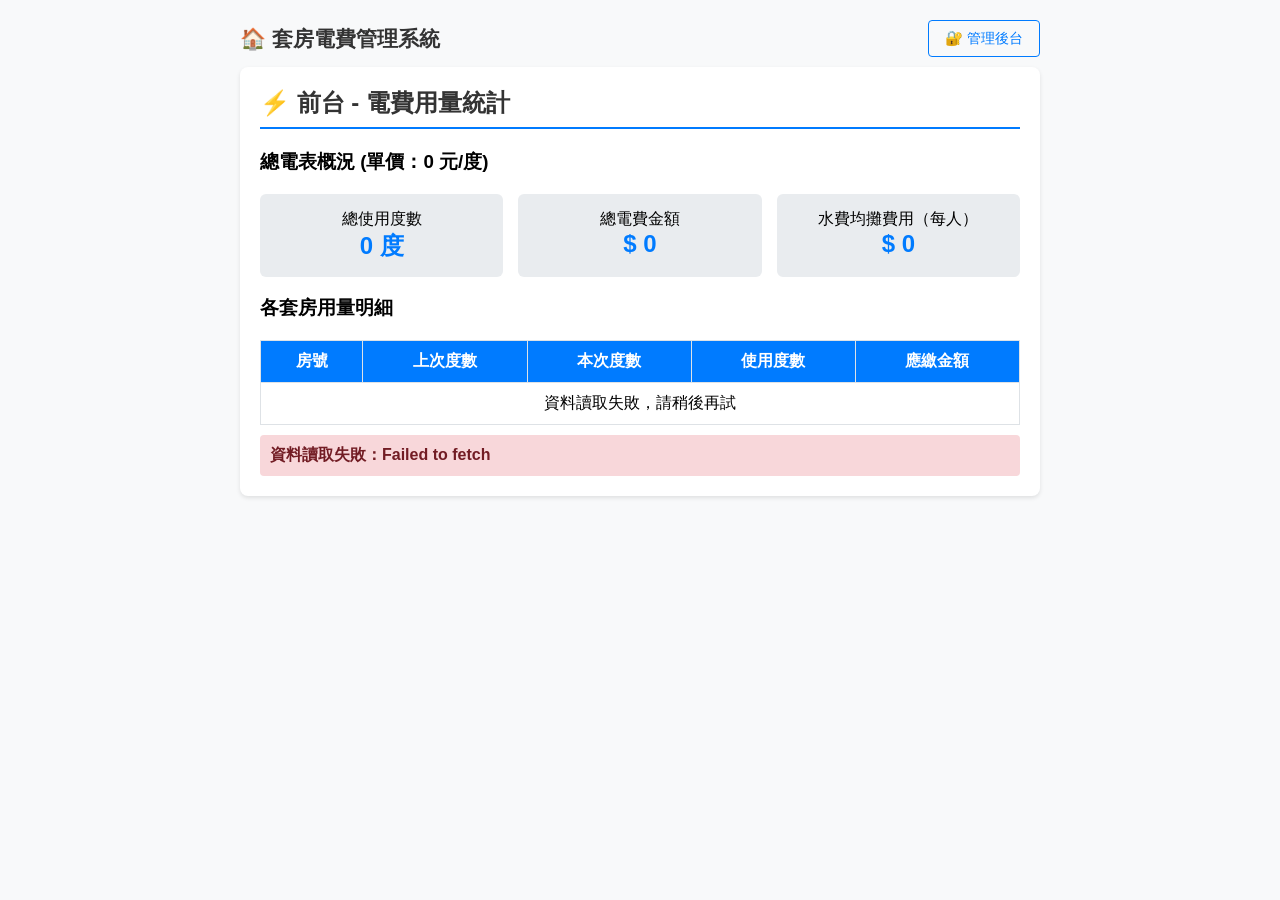
==== commit 8dc64662: "Add files via upload" ====
--- a/index.html
+++ b/index.html
@@ -16,10 +16,12 @@
   <!-- 前台展示 -->
   <div class="card">
     <h2>⚡ 前台 - 電費用量統計</h2>
+    <p id="meterDateLine" class="field-note" style="display:none;">📅 抄表日期：<span id="displayMeterDate"></span></p>
     <h3>總電表概況 (單價：<span id="displayUnitPrice">0</span> 元/度)</h3>
     <div class="grid">
       <div class="stat-box"><div>總使用度數</div><div class="stat-value"><span id="mainUsage">0</span> 度</div></div>
       <div class="stat-box"><div>總電費金額</div><div class="stat-value">$ <span id="mainAmount">0</span></div></div>
+      <div class="stat-box"><div>水費均攤費用（每人）</div><div class="stat-value">$ <span id="waterPerPerson">0</span></div></div>
     </div>
 
     <h3>各套房用量明細</h3>
@@ -97,6 +99,15 @@
       document.getElementById('mainUsage').innerText = mainUsage >= 0 ? mainUsage : 0;
       document.getElementById('mainAmount').innerText = (mainUsage * data.unitPrice).toFixed(0);
 
+      if (data.meterReadingDate) {
+        document.getElementById('displayMeterDate').innerText = data.meterReadingDate;
+        document.getElementById('meterDateLine').style.display = 'block';
+      }
+
+      const water = data.water || { totalAmount: 0, peopleCount: 1 };
+      const waterPerPerson = water.peopleCount > 0 ? water.totalAmount / water.peopleCount : 0;
+      document.getElementById('waterPerPerson').innerText = waterPerPerson.toFixed(0);
+
       const tenantBody = document.getElementById('tenantTableBody');
       tenantBody.innerHTML = '';
       data.rooms.forEach(room => {
--- a/style.css
+++ b/style.css
@@ -22,6 +22,20 @@
 
 input[type="number"], input[type="text"], input[type="password"] { width: 95%; padding: 6px; box-sizing: border-box; }
 
+.locked-input {
+  background: #e9ecef;
+  color: #6c757d;
+  cursor: not-allowed;
+}
+
+.input-with-btn { display: flex; align-items: center; gap: 6px; }
+.input-with-btn input { flex: 1; }
+.btn-unlock {
+  background: #ffc107; color: #333; padding: 6px 10px; font-size: 0.8em;
+  white-space: nowrap; flex: none;
+}
+.btn-unlock:hover { background: #e0a800; }
+
 button { background: #28a745; color: white; border: none; padding: 10px 20px; border-radius: 4px; cursor: pointer; font-size: 1em; }
 button:hover { background: #218838; }
 button:disabled { background: #6c757d; cursor: not-allowed; }
@@ -37,6 +51,11 @@
 .error { background: #f8d7da; color: #721c24; }
 
 .config-sec { background: #fff3cd; border: 1px solid #ffeeba; padding: 15px; border-radius: 6px; margin-bottom: 15px; }
+.security-sec { background: #e7f1ff; border: 1px solid #b6d4fe; padding: 15px; border-radius: 6px; margin-bottom: 15px; }
+
+.inline-actions { display: flex; gap: 10px; flex-wrap: wrap; margin-top: 8px; }
+.inline-actions button { flex: none; }
+.field-note { font-size: 0.8em; color: #6c757d; margin: 6px 0 0; }
 
 /* 房號管理（可新增/刪除列） */
 .btn-delete-room {
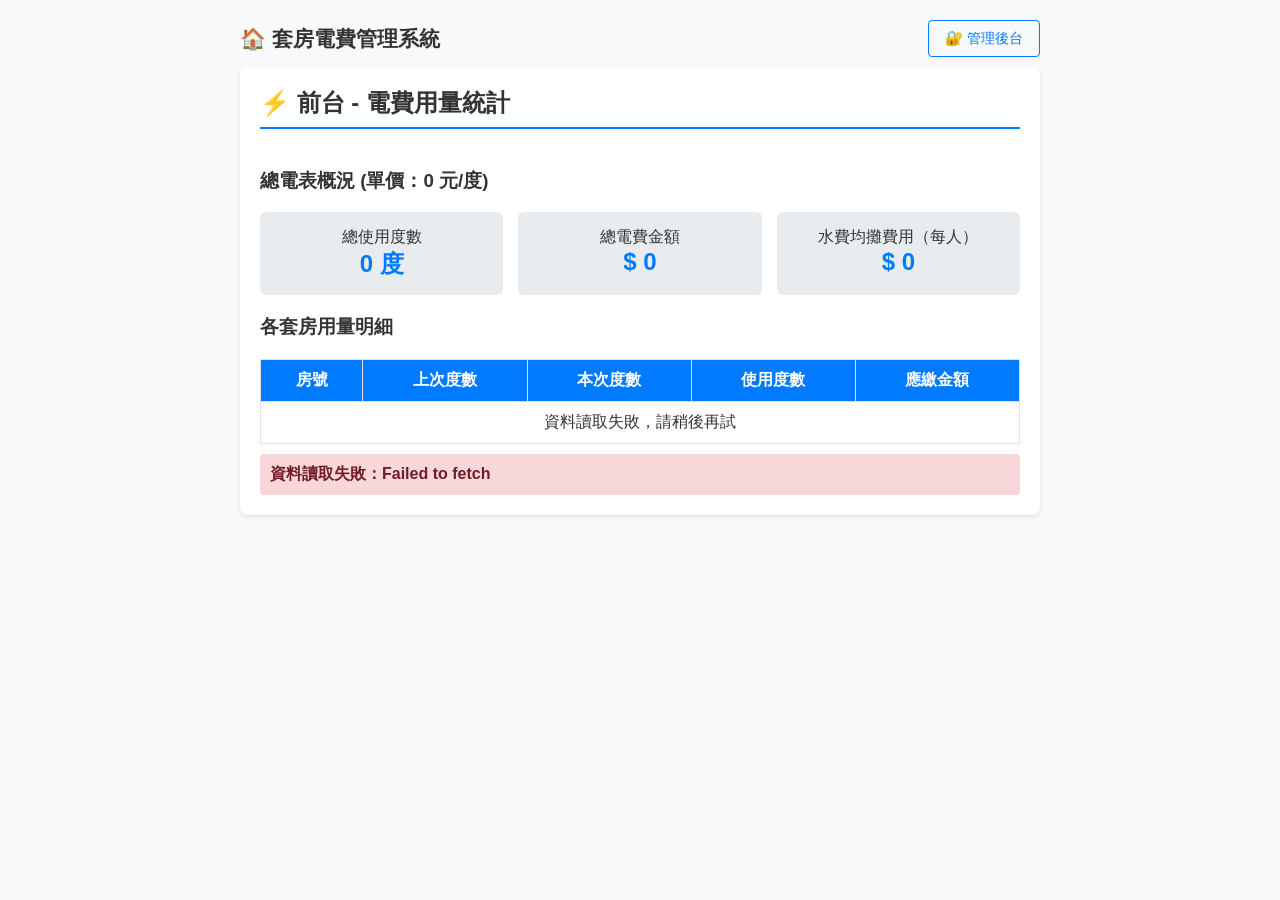
==== commit be14aa61: "Add files via upload" ====
--- a/index.html
+++ b/index.html
@@ -16,7 +16,10 @@
   <!-- 前台展示 -->
   <div class="card">
     <h2>⚡ 前台 - 電費用量統計</h2>
-    <p id="meterDateLine" class="field-note" style="display:none;">📅 抄表日期：<span id="displayMeterDate"></span></p>
+    <div class="meter-dates">
+      <span id="meterDateLine" class="date-item" style="display:none;">📅 電費抄表日期：<span id="displayMeterDate"></span></span>
+      <span id="waterDateLine" class="date-item" style="display:none;">💧 水費抄表日期：<span id="displayWaterDate"></span></span>
+    </div>
     <h3>總電表概況 (單價：<span id="displayUnitPrice">0</span> 元/度)</h3>
     <div class="grid">
       <div class="stat-box"><div>總使用度數</div><div class="stat-value"><span id="mainUsage">0</span> 度</div></div>
@@ -70,6 +73,14 @@
       return String(s).replace(/&/g, '&amp;').replace(/</g, '&lt;').replace(/>/g, '&gt;');
     }
 
+    // 依房號前綴（例如 "1-1" -> 第1組）判斷分組，回傳 1 / 2 / 3，其餘回傳 null
+    function roomGroupOf(nameOrId) {
+      const match = String(nameOrId || '').match(/^(\d+)-\d+/);
+      if (!match) return null;
+      const g = parseInt(match[1], 10);
+      return (g >= 1 && g <= 3) ? g : null;
+    }
+
     async function loadPublicData() {
       // 若這台裝置曾經在 admin.html 登入過並設定過連線資訊，沿用該設定；否則使用預設值。
       const owner = localStorage.getItem('gh_owner') || DEFAULT_OWNER;
@@ -101,7 +112,11 @@
 
       if (data.meterReadingDate) {
         document.getElementById('displayMeterDate').innerText = data.meterReadingDate;
-        document.getElementById('meterDateLine').style.display = 'block';
+        document.getElementById('meterDateLine').style.display = 'inline';
+      }
+      if (data.waterReadingDate) {
+        document.getElementById('displayWaterDate').innerText = data.waterReadingDate;
+        document.getElementById('waterDateLine').style.display = 'inline';
       }
 
       const water = data.water || { totalAmount: 0, peopleCount: 1 };
@@ -113,9 +128,12 @@
       data.rooms.forEach(room => {
         const usage = room.current - room.previous;
         const amount = usage * data.unitPrice;
+        const group = roomGroupOf(room.id || room.name);
+        const rowClass = group ? `group-${group}` : '';
+        const badgeClass = group ? `group-${group}` : 'group-none';
         tenantBody.innerHTML += `
-          <tr>
-            <td>${escapeHtml(room.name)}</td>
+          <tr class="${rowClass}">
+            <td><span class="room-badge ${badgeClass}">${escapeHtml(room.name)}</span></td>
             <td>${room.previous}</td>
             <td>${room.current}</td>
             <td>${usage >= 0 ? usage : 0} 度</td>
--- a/style.css
+++ b/style.css
@@ -1,90 +1,206 @@
+:root {
+  --bg-page: #f8f9fa;
+  --bg-card: #ffffff;
+  --bg-stat: #e9ecef;
+  --text-primary: #333333;
+  --text-secondary: #6c757d;
+  --border-color: #dee2e6;
+  --accent: #007bff;
+  --accent-hover: #0069d9;
+  --accent-contrast: #ffffff;
+
+  --success-bg: #d4edda;
+  --success-text: #155724;
+  --error-bg: #f8d7da;
+  --error-text: #721c24;
+
+  --config-bg: #fff3cd;
+  --config-border: #ffeeba;
+  --security-bg: #e7f1ff;
+  --security-border: #b6d4fe;
+
+  --locked-bg: #e9ecef;
+  --locked-text: #6c757d;
+
+  --btn-unlock-bg: #ffc107;
+  --btn-unlock-hover: #e0a800;
+  --btn-save-bg: #28a745;
+  --btn-save-hover: #218838;
+  --btn-disabled-bg: #6c757d;
+  --btn-delete-bg: #dc3545;
+  --btn-delete-hover: #bb2d3b;
+  --btn-add-bg: #17a2b8;
+  --btn-add-hover: #117a8b;
+  --btn-cancel-bg: #6c757d;
+  --btn-cancel-hover: #565e64;
+
+  --modal-overlay: rgba(0, 0, 0, 0.45);
+  --shadow-card: 0 2px 4px rgba(0, 0, 0, 0.1);
+  --shadow-modal: 0 8px 24px rgba(0, 0, 0, 0.2);
+
+  /* 房號分組色彩：第1組/第2組/第3組（淺色主題） */
+  --group1-bg: #EEEDFE; --group1-border: #AFA9EC; --group1-text: #3C3489;
+  --group2-bg: #E1F5EE; --group2-border: #5DCAA5; --group2-text: #085041;
+  --group3-bg: #FAECE7; --group3-border: #F0997B; --group3-text: #712B13;
+}
+
+@media (prefers-color-scheme: dark) {
+  :root {
+    --bg-page: #16181c;
+    --bg-card: #202329;
+    --bg-stat: #262a31;
+    --text-primary: #e8e9ea;
+    --text-secondary: #a2a7ae;
+    --border-color: #3a3e45;
+    --accent: #4dabf7;
+    --accent-hover: #74c0fc;
+    --accent-contrast: #0b1a2b;
+
+    --success-bg: #143523;
+    --success-text: #8fd9ab;
+    --error-bg: #3a1f21;
+    --error-text: #f1a5ac;
+
+    --config-bg: #3a3220;
+    --config-border: #5c4f2c;
+    --security-bg: #1c2b3d;
+    --security-border: #2f4a68;
+
+    --locked-bg: #2a2d33;
+    --locked-text: #9a9ea5;
+
+    --btn-unlock-bg: #a5790f;
+    --btn-unlock-hover: #c28f16;
+    --btn-save-bg: #1f8a3c;
+    --btn-save-hover: #26a34a;
+    --btn-disabled-bg: #4a4e55;
+    --btn-delete-bg: #a5333f;
+    --btn-delete-hover: #c03e4c;
+    --btn-add-bg: #14808f;
+    --btn-add-hover: #1a99ab;
+    --btn-cancel-bg: #4a4e55;
+    --btn-cancel-hover: #5b5f67;
+
+    --modal-overlay: rgba(0, 0, 0, 0.6);
+    --shadow-card: 0 2px 4px rgba(0, 0, 0, 0.4);
+    --shadow-modal: 0 8px 24px rgba(0, 0, 0, 0.5);
+
+    /* 房號分組色彩（深色主題，反轉明暗） */
+    --group1-bg: #3C3489; --group1-border: #7F77DD; --group1-text: #CECBF6;
+    --group2-bg: #085041; --group2-border: #1D9E75; --group2-text: #9FE1CB;
+    --group3-bg: #712B13; --group3-border: #D85A30; --group3-text: #F5C4B3;
+  }
+}
+
 body {
   font-family: -apple-system, BlinkMacSystemFont, "Segoe UI", Roboto, sans-serif;
   max-width: 800px;
   margin: 20px auto;
   padding: 0 15px;
-  background: #f8f9fa;
+  background: var(--bg-page);
+  color: var(--text-primary);
 }
 
 .top-bar { display: flex; align-items: center; justify-content: space-between; margin-bottom: 10px; }
-.top-bar h1 { font-size: 1.3em; color: #333; margin: 0; }
-
-.card { background: white; padding: 20px; border-radius: 8px; box-shadow: 0 2px 4px rgba(0,0,0,0.1); margin-bottom: 20px; }
-h2 { margin-top: 0; color: #333; border-bottom: 2px solid #007bff; padding-bottom: 8px; }
+.top-bar h1 { font-size: 1.3em; color: var(--text-primary); margin: 0; }
+
+.card { background: var(--bg-card); padding: 20px; border-radius: 8px; box-shadow: var(--shadow-card); margin-bottom: 20px; }
+h2 { margin-top: 0; color: var(--text-primary); border-bottom: 2px solid var(--accent); padding-bottom: 8px; }
+h3 { color: var(--text-primary); }
 
 .grid { display: grid; grid-template-columns: repeat(auto-fit, minmax(180px, 1fr)); gap: 15px; }
-.stat-box { background: #e9ecef; padding: 15px; border-radius: 6px; text-align: center; }
-.stat-value { font-size: 1.5em; font-weight: bold; color: #007bff; }
+.stat-box { background: var(--bg-stat); padding: 15px; border-radius: 6px; text-align: center; color: var(--text-primary); }
+.stat-value { font-size: 1.5em; font-weight: bold; color: var(--accent); }
 
 table { width: 100%; border-collapse: collapse; margin-top: 10px; }
-th, td { border: 1px solid #dee2e6; padding: 10px; text-align: center; }
-th { background-color: #007bff; color: white; }
-
-input[type="number"], input[type="text"], input[type="password"] { width: 95%; padding: 6px; box-sizing: border-box; }
+th, td { border: 1px solid var(--border-color); padding: 10px; text-align: center; color: var(--text-primary); }
+th { background-color: var(--accent); color: var(--accent-contrast); }
+
+input[type="number"], input[type="text"], input[type="password"], input[type="date"] {
+  width: 95%; padding: 6px; box-sizing: border-box;
+  background: var(--bg-card); color: var(--text-primary); border: 1px solid var(--border-color); border-radius: 4px;
+}
 
 .locked-input {
-  background: #e9ecef;
-  color: #6c757d;
+  background: var(--locked-bg);
+  color: var(--locked-text);
   cursor: not-allowed;
 }
 
 .input-with-btn { display: flex; align-items: center; gap: 6px; }
 .input-with-btn input { flex: 1; }
 .btn-unlock {
-  background: #ffc107; color: #333; padding: 6px 10px; font-size: 0.8em;
+  background: var(--btn-unlock-bg); color: #333; padding: 6px 10px; font-size: 0.8em;
   white-space: nowrap; flex: none;
 }
-.btn-unlock:hover { background: #e0a800; }
-
-button { background: #28a745; color: white; border: none; padding: 10px 20px; border-radius: 4px; cursor: pointer; font-size: 1em; }
-button:hover { background: #218838; }
-button:disabled { background: #6c757d; cursor: not-allowed; }
+.btn-unlock:hover { background: var(--btn-unlock-hover); }
+
+button { background: var(--btn-save-bg); color: white; border: none; padding: 10px 20px; border-radius: 4px; cursor: pointer; font-size: 1em; }
+button:hover { background: var(--btn-save-hover); }
+button:disabled { background: var(--btn-disabled-bg); cursor: not-allowed; }
 
 .btn-link {
-  display: inline-block; background: transparent; color: #007bff; border: 1px solid #007bff;
+  display: inline-block; background: transparent; color: var(--accent); border: 1px solid var(--accent);
   padding: 8px 16px; border-radius: 4px; text-decoration: none; font-size: 0.9em;
 }
-.btn-link:hover { background: #007bff; color: white; }
+.btn-link:hover { background: var(--accent); color: var(--accent-contrast); }
 
 .status-msg { margin-top: 10px; font-weight: bold; padding: 10px; border-radius: 4px; display: none; }
-.success { background: #d4edda; color: #155724; }
-.error { background: #f8d7da; color: #721c24; }
-
-.config-sec { background: #fff3cd; border: 1px solid #ffeeba; padding: 15px; border-radius: 6px; margin-bottom: 15px; }
-.security-sec { background: #e7f1ff; border: 1px solid #b6d4fe; padding: 15px; border-radius: 6px; margin-bottom: 15px; }
+.success { background: var(--success-bg); color: var(--success-text); }
+.error { background: var(--error-bg); color: var(--error-text); }
+
+.config-sec { background: var(--config-bg); border: 1px solid var(--config-border); padding: 15px; border-radius: 6px; margin-bottom: 15px; }
+.security-sec { background: var(--security-bg); border: 1px solid var(--security-border); padding: 15px; border-radius: 6px; margin-bottom: 15px; }
 
 .inline-actions { display: flex; gap: 10px; flex-wrap: wrap; margin-top: 8px; }
 .inline-actions button { flex: none; }
-.field-note { font-size: 0.8em; color: #6c757d; margin: 6px 0 0; }
+.field-note { font-size: 0.8em; color: var(--text-secondary); margin: 6px 0 0; }
 
 /* 房號管理（可新增/刪除列） */
 .btn-delete-room {
-  background: #dc3545; padding: 6px 12px; font-size: 0.85em; white-space: nowrap;
-}
-.btn-delete-room:hover { background: #bb2d3b; }
+  background: var(--btn-delete-bg); padding: 6px 12px; font-size: 0.85em; white-space: nowrap;
+}
+.btn-delete-room:hover { background: var(--btn-delete-hover); }
 .btn-add-room {
-  background: #17a2b8; margin-top: 10px; font-size: 0.9em;
-}
-.btn-add-room:hover { background: #117a8b; }
+  background: var(--btn-add-bg); margin-top: 10px; font-size: 0.9em;
+}
+.btn-add-room:hover { background: var(--btn-add-hover); }
 
 /* 登入彈窗（admin.html 用） */
 .modal-overlay {
-  display: none; position: fixed; inset: 0; background: rgba(0,0,0,0.45);
+  display: none; position: fixed; inset: 0; background: var(--modal-overlay);
   align-items: center; justify-content: center; z-index: 100;
 }
 .modal-overlay.show { display: flex; }
 .modal-box {
-  background: white; padding: 24px; border-radius: 8px; width: 90%; max-width: 320px;
-  box-shadow: 0 8px 24px rgba(0,0,0,0.2);
+  background: var(--bg-card); padding: 24px; border-radius: 8px; width: 90%; max-width: 320px;
+  box-shadow: var(--shadow-modal);
 }
 .modal-box h3 { margin-top: 0; }
 .modal-box input[type="password"] { margin-bottom: 12px; }
 .modal-actions { display: flex; gap: 10px; margin-top: 6px; }
 .modal-actions button { flex: 1; }
-.btn-cancel { background: #6c757d; }
-.btn-cancel:hover { background: #565e64; }
-.modal-error { color: #721c24; font-size: 0.9em; margin: -6px 0 10px; display: none; }
+.btn-cancel { background: var(--btn-cancel-bg); }
+.btn-cancel:hover { background: var(--btn-cancel-hover); }
+.modal-error { color: var(--error-text); font-size: 0.9em; margin: -6px 0 10px; display: none; }
 
 .locked-state {
-  text-align: center; padding: 50px 20px; color: #6c757d;
-}
+  text-align: center; padding: 50px 20px; color: var(--text-secondary);
+}
+
+/* 房號分組色彩徽章：1-1~1-10 / 2-1~2-10 / 3-1~3-10 */
+.room-badge {
+  display: inline-block; padding: 3px 10px; border-radius: 999px; font-size: 0.9em; font-weight: bold;
+  border: 1px solid transparent;
+}
+.room-badge.group-1 { background: var(--group1-bg); color: var(--group1-text); border-color: var(--group1-border); }
+.room-badge.group-2 { background: var(--group2-bg); color: var(--group2-text); border-color: var(--group2-border); }
+.room-badge.group-3 { background: var(--group3-bg); color: var(--group3-text); border-color: var(--group3-border); }
+.room-badge.group-none { background: var(--bg-stat); color: var(--text-secondary); border-color: var(--border-color); }
+
+tr.group-1 { background: color-mix(in srgb, var(--group1-bg) 45%, var(--bg-card)); }
+tr.group-2 { background: color-mix(in srgb, var(--group2-bg) 45%, var(--bg-card)); }
+tr.group-3 { background: color-mix(in srgb, var(--group3-bg) 45%, var(--bg-card)); }
+
+.meter-dates { display: flex; flex-wrap: wrap; gap: 4px 18px; margin: 0 0 10px; }
+.meter-dates span.date-item { font-size: 0.9em; color: var(--text-secondary); }
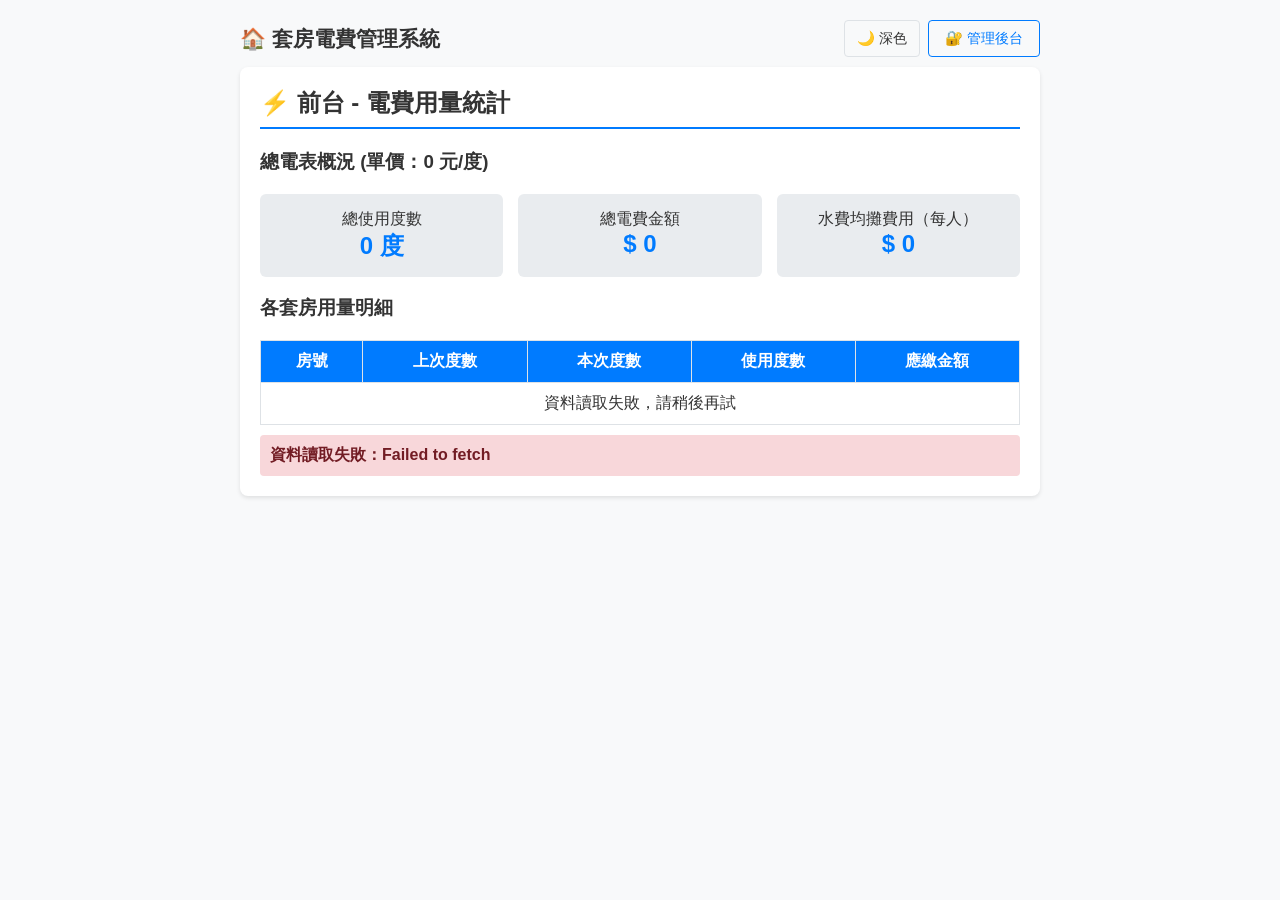
==== commit 5c7a6d8b: "Add files via upload" ====
--- a/index.html
+++ b/index.html
@@ -4,22 +4,29 @@
   <meta charset="UTF-8">
   <meta name="viewport" content="width=device-width, initial-scale=1.0">
   <title>套房電費管理系統</title>
+  <script>
+    // 盡早套用已儲存的深/淺色主題，避免畫面先閃一下淺色再變深色
+    (function () {
+      const saved = localStorage.getItem('theme') || 'light';
+      document.documentElement.setAttribute('data-theme', saved);
+    })();
+  </script>
   <link rel="stylesheet" href="style.css">
 </head>
 <body>
 
   <div class="top-bar">
     <h1>🏠 套房電費管理系統</h1>
-    <a class="btn-link" href="admin.html">🔐 管理後台</a>
+    <div class="top-bar-actions">
+      <button type="button" class="btn-theme-toggle" id="themeToggleBtn" onclick="toggleTheme()">🌙 深色</button>
+      <a class="btn-link" href="admin.html">🔐 管理後台</a>
+    </div>
   </div>
 
   <!-- 前台展示 -->
   <div class="card">
     <h2>⚡ 前台 - 電費用量統計</h2>
-    <div class="meter-dates">
-      <span id="meterDateLine" class="date-item" style="display:none;">📅 電費抄表日期：<span id="displayMeterDate"></span></span>
-      <span id="waterDateLine" class="date-item" style="display:none;">💧 水費抄表日期：<span id="displayWaterDate"></span></span>
-    </div>
+    <p id="meterDateLine" class="field-note" style="display:none;">📅 抄表日期：<span id="displayMeterDate"></span></p>
     <h3>總電表概況 (單價：<span id="displayUnitPrice">0</span> 元/度)</h3>
     <div class="grid">
       <div class="stat-box"><div>總使用度數</div><div class="stat-value"><span id="mainUsage">0</span> 度</div></div>
@@ -28,6 +35,7 @@
     </div>
 
     <h3>各套房用量明細</h3>
+    <div id="floorLegend" class="floor-legend" style="display:none;"></div>
     <table>
       <thead>
         <tr>
@@ -73,12 +81,54 @@
       return String(s).replace(/&/g, '&amp;').replace(/</g, '&lt;').replace(/>/g, '&gt;');
     }
 
-    // 依房號前綴（例如 "1-1" -> 第1組）判斷分組，回傳 1 / 2 / 3，其餘回傳 null
-    function roomGroupOf(nameOrId) {
-      const match = String(nameOrId || '').match(/^(\d+)-\d+/);
-      if (!match) return null;
-      const g = parseInt(match[1], 10);
-      return (g >= 1 && g <= 3) ? g : null;
+    // ---------- 深/淺色主題切換 ----------
+    function toggleTheme() {
+      const current = document.documentElement.getAttribute('data-theme') || 'light';
+      const next = current === 'dark' ? 'light' : 'dark';
+      document.documentElement.setAttribute('data-theme', next);
+      localStorage.setItem('theme', next);
+      updateThemeToggleLabel();
+    }
+
+    function updateThemeToggleLabel() {
+      const btn = document.getElementById('themeToggleBtn');
+      if (!btn) return;
+      const current = document.documentElement.getAttribute('data-theme') || 'light';
+      btn.innerText = current === 'dark' ? '☀️ 淺色' : '🌙 深色';
+    }
+
+    // ---------- 樓層色彩分組：房號如 "1-1"、"2-5" 依樓層數字自動分色 ----------
+    // 房號格式須為「樓層-戶號」（例如 1-1 ~ 1-10、2-1 ~ 2-10...），前面的數字視為樓層。
+    // 色票共有 6 組，樓層數超過 6 會循環使用（例如 7 樓會沿用 1 樓的顏色）。
+    function getFloorNumber(roomName) {
+      const match = String(roomName).match(/^(\d+)-/);
+      return match ? parseInt(match[1], 10) : null;
+    }
+
+    function getFloorColorIndex(roomName) {
+      const floor = getFloorNumber(roomName);
+      if (floor === null) return null;
+      return (floor - 1) % 6;
+    }
+
+    function renderFloorLegend(containerId, rooms) {
+      const container = document.getElementById(containerId);
+      if (!container) return;
+      const floors = new Set();
+      rooms.forEach(r => {
+        const f = getFloorNumber(r.name);
+        if (f !== null) floors.add(f);
+      });
+      if (floors.size === 0) {
+        container.style.display = 'none';
+        return;
+      }
+      const sorted = Array.from(floors).sort((a, b) => a - b);
+      container.innerHTML = sorted.map(f => {
+        const idx = (f - 1) % 6;
+        return `<div class="floor-legend-item"><span class="floor-legend-swatch" style="background:var(--floor-${idx}-bg)"></span>${f} 樓</div>`;
+      }).join('');
+      container.style.display = 'flex';
     }
 
     async function loadPublicData() {
@@ -112,28 +162,25 @@
 
       if (data.meterReadingDate) {
         document.getElementById('displayMeterDate').innerText = data.meterReadingDate;
-        document.getElementById('meterDateLine').style.display = 'inline';
-      }
-      if (data.waterReadingDate) {
-        document.getElementById('displayWaterDate').innerText = data.waterReadingDate;
-        document.getElementById('waterDateLine').style.display = 'inline';
+        document.getElementById('meterDateLine').style.display = 'block';
       }
 
       const water = data.water || { totalAmount: 0, peopleCount: 1 };
       const waterPerPerson = water.peopleCount > 0 ? water.totalAmount / water.peopleCount : 0;
       document.getElementById('waterPerPerson').innerText = waterPerPerson.toFixed(0);
 
+      renderFloorLegend('floorLegend', data.rooms);
+
       const tenantBody = document.getElementById('tenantTableBody');
       tenantBody.innerHTML = '';
       data.rooms.forEach(room => {
         const usage = room.current - room.previous;
         const amount = usage * data.unitPrice;
-        const group = roomGroupOf(room.id || room.name);
-        const rowClass = group ? `group-${group}` : '';
-        const badgeClass = group ? `group-${group}` : 'group-none';
+        const colorIdx = getFloorColorIndex(room.name);
+        const rowClass = colorIdx !== null ? ` class="floor-${colorIdx}"` : '';
         tenantBody.innerHTML += `
-          <tr class="${rowClass}">
-            <td><span class="room-badge ${badgeClass}">${escapeHtml(room.name)}</span></td>
+          <tr${rowClass}>
+            <td>${escapeHtml(room.name)}</td>
             <td>${room.previous}</td>
             <td>${room.current}</td>
             <td>${usage >= 0 ? usage : 0} 度</td>
@@ -143,7 +190,10 @@
       });
     }
 
-    window.onload = loadPublicData;
+    window.onload = () => {
+      updateThemeToggleLabel();
+      loadPublicData();
+    };
   </script>
 </body>
 </html>
--- a/style.css
+++ b/style.css
@@ -1,95 +1,59 @@
 :root {
-  --bg-page: #f8f9fa;
-  --bg-card: #ffffff;
-  --bg-stat: #e9ecef;
-  --text-primary: #333333;
-  --text-secondary: #6c757d;
-  --border-color: #dee2e6;
+  --bg: #f8f9fa;
+  --text: #333333;
+  --text-muted: #6c757d;
+  --card-bg: #ffffff;
+  --card-shadow: rgba(0,0,0,0.1);
   --accent: #007bff;
   --accent-hover: #0069d9;
-  --accent-contrast: #ffffff;
-
-  --success-bg: #d4edda;
-  --success-text: #155724;
-  --error-bg: #f8d7da;
-  --error-text: #721c24;
-
-  --config-bg: #fff3cd;
-  --config-border: #ffeeba;
-  --security-bg: #e7f1ff;
-  --security-border: #b6d4fe;
-
+  --stat-box-bg: #e9ecef;
+  --border: #dee2e6;
+  --th-bg: #007bff;
+  --th-text: #ffffff;
+  --input-bg: #ffffff;
+  --input-text: #333333;
+  --input-border: #ced4da;
   --locked-bg: #e9ecef;
   --locked-text: #6c757d;
+  --modal-bg: #ffffff;
+  --modal-overlay: rgba(0,0,0,0.45);
 
-  --btn-unlock-bg: #ffc107;
-  --btn-unlock-hover: #e0a800;
-  --btn-save-bg: #28a745;
-  --btn-save-hover: #218838;
-  --btn-disabled-bg: #6c757d;
-  --btn-delete-bg: #dc3545;
-  --btn-delete-hover: #bb2d3b;
-  --btn-add-bg: #17a2b8;
-  --btn-add-hover: #117a8b;
-  --btn-cancel-bg: #6c757d;
-  --btn-cancel-hover: #565e64;
-
-  --modal-overlay: rgba(0, 0, 0, 0.45);
-  --shadow-card: 0 2px 4px rgba(0, 0, 0, 0.1);
-  --shadow-modal: 0 8px 24px rgba(0, 0, 0, 0.2);
-
-  /* 房號分組色彩：第1組/第2組/第3組（淺色主題） */
-  --group1-bg: #EEEDFE; --group1-border: #AFA9EC; --group1-text: #3C3489;
-  --group2-bg: #E1F5EE; --group2-border: #5DCAA5; --group2-text: #085041;
-  --group3-bg: #FAECE7; --group3-border: #F0997B; --group3-text: #712B13;
+  /* 樓層色彩（淺色主題）：房號依 "樓層-戶號" 前綴自動分組，色票依樓層數字循環使用 */
+  --floor-0-bg: #e3f2fd; --floor-0-text: #0d47a1;
+  --floor-1-bg: #e8f5e9; --floor-1-text: #1b5e20;
+  --floor-2-bg: #fff3e0; --floor-2-text: #e65100;
+  --floor-3-bg: #fce4ec; --floor-3-text: #880e4f;
+  --floor-4-bg: #ede7f6; --floor-4-text: #4527a0;
+  --floor-5-bg: #fffde7; --floor-5-text: #827717;
 }
 
-@media (prefers-color-scheme: dark) {
-  :root {
-    --bg-page: #16181c;
-    --bg-card: #202329;
-    --bg-stat: #262a31;
-    --text-primary: #e8e9ea;
-    --text-secondary: #a2a7ae;
-    --border-color: #3a3e45;
-    --accent: #4dabf7;
-    --accent-hover: #74c0fc;
-    --accent-contrast: #0b1a2b;
+[data-theme="dark"] {
+  --bg: #16181c;
+  --text: #e4e6eb;
+  --text-muted: #a0a4ab;
+  --card-bg: #24272c;
+  --card-shadow: rgba(0,0,0,0.4);
+  --accent: #4098ff;
+  --accent-hover: #66aeff;
+  --stat-box-bg: #2f3338;
+  --border: #3a3e44;
+  --th-bg: #1c5fa8;
+  --th-text: #ffffff;
+  --input-bg: #2f3338;
+  --input-text: #e4e6eb;
+  --input-border: #4a4f56;
+  --locked-bg: #33373d;
+  --locked-text: #a0a4ab;
+  --modal-bg: #24272c;
+  --modal-overlay: rgba(0,0,0,0.65);
 
-    --success-bg: #143523;
-    --success-text: #8fd9ab;
-    --error-bg: #3a1f21;
-    --error-text: #f1a5ac;
-
-    --config-bg: #3a3220;
-    --config-border: #5c4f2c;
-    --security-bg: #1c2b3d;
-    --security-border: #2f4a68;
-
-    --locked-bg: #2a2d33;
-    --locked-text: #9a9ea5;
-
-    --btn-unlock-bg: #a5790f;
-    --btn-unlock-hover: #c28f16;
-    --btn-save-bg: #1f8a3c;
-    --btn-save-hover: #26a34a;
-    --btn-disabled-bg: #4a4e55;
-    --btn-delete-bg: #a5333f;
-    --btn-delete-hover: #c03e4c;
-    --btn-add-bg: #14808f;
-    --btn-add-hover: #1a99ab;
-    --btn-cancel-bg: #4a4e55;
-    --btn-cancel-hover: #5b5f67;
-
-    --modal-overlay: rgba(0, 0, 0, 0.6);
-    --shadow-card: 0 2px 4px rgba(0, 0, 0, 0.4);
-    --shadow-modal: 0 8px 24px rgba(0, 0, 0, 0.5);
-
-    /* 房號分組色彩（深色主題，反轉明暗） */
-    --group1-bg: #3C3489; --group1-border: #7F77DD; --group1-text: #CECBF6;
-    --group2-bg: #085041; --group2-border: #1D9E75; --group2-text: #9FE1CB;
-    --group3-bg: #712B13; --group3-border: #D85A30; --group3-text: #F5C4B3;
-  }
+  /* 樓層色彩（深色主題）：同一組樓層變數，換成適合深底的飽和/低亮度配色 */
+  --floor-0-bg: #123258; --floor-0-text: #8ec4ff;
+  --floor-1-bg: #163a24; --floor-1-text: #8fd99f;
+  --floor-2-bg: #4a2c0a; --floor-2-text: #ffc27a;
+  --floor-3-bg: #4a1530; --floor-3-text: #ff9ec4;
+  --floor-4-bg: #2c1a52; --floor-4-text: #c3a8ff;
+  --floor-5-bg: #4a4308; --floor-5-text: #f0e488;
 }
 
 body {
@@ -97,28 +61,32 @@
   max-width: 800px;
   margin: 20px auto;
   padding: 0 15px;
-  background: var(--bg-page);
-  color: var(--text-primary);
+  background: var(--bg);
+  color: var(--text);
+  transition: background 0.2s ease, color 0.2s ease;
 }
 
-.top-bar { display: flex; align-items: center; justify-content: space-between; margin-bottom: 10px; }
-.top-bar h1 { font-size: 1.3em; color: var(--text-primary); margin: 0; }
+.top-bar { display: flex; align-items: center; justify-content: space-between; margin-bottom: 10px; gap: 10px; }
+.top-bar h1 { font-size: 1.3em; color: var(--text); margin: 0; }
+.top-bar-actions { display: flex; align-items: center; gap: 8px; }
 
-.card { background: var(--bg-card); padding: 20px; border-radius: 8px; box-shadow: var(--shadow-card); margin-bottom: 20px; }
-h2 { margin-top: 0; color: var(--text-primary); border-bottom: 2px solid var(--accent); padding-bottom: 8px; }
-h3 { color: var(--text-primary); }
+.card { background: var(--card-bg); padding: 20px; border-radius: 8px; box-shadow: 0 2px 4px var(--card-shadow); margin-bottom: 20px; }
+h2 { margin-top: 0; color: var(--text); border-bottom: 2px solid var(--accent); padding-bottom: 8px; }
+h3 { color: var(--text); }
 
 .grid { display: grid; grid-template-columns: repeat(auto-fit, minmax(180px, 1fr)); gap: 15px; }
-.stat-box { background: var(--bg-stat); padding: 15px; border-radius: 6px; text-align: center; color: var(--text-primary); }
+.stat-box { background: var(--stat-box-bg); padding: 15px; border-radius: 6px; text-align: center; }
 .stat-value { font-size: 1.5em; font-weight: bold; color: var(--accent); }
 
 table { width: 100%; border-collapse: collapse; margin-top: 10px; }
-th, td { border: 1px solid var(--border-color); padding: 10px; text-align: center; color: var(--text-primary); }
-th { background-color: var(--accent); color: var(--accent-contrast); }
+th, td { border: 1px solid var(--border); padding: 10px; text-align: center; }
+th { background-color: var(--th-bg); color: var(--th-text); }
+td { color: var(--text); }
 
 input[type="number"], input[type="text"], input[type="password"], input[type="date"] {
   width: 95%; padding: 6px; box-sizing: border-box;
-  background: var(--bg-card); color: var(--text-primary); border: 1px solid var(--border-color); border-radius: 4px;
+  background: var(--input-bg); color: var(--input-text); border: 1px solid var(--input-border);
+  border-radius: 4px;
 }
 
 .locked-input {
@@ -130,41 +98,49 @@
 .input-with-btn { display: flex; align-items: center; gap: 6px; }
 .input-with-btn input { flex: 1; }
 .btn-unlock {
-  background: var(--btn-unlock-bg); color: #333; padding: 6px 10px; font-size: 0.8em;
+  background: #ffc107; color: #333; padding: 6px 10px; font-size: 0.8em;
   white-space: nowrap; flex: none;
 }
-.btn-unlock:hover { background: var(--btn-unlock-hover); }
+.btn-unlock:hover { background: #e0a800; }
 
-button { background: var(--btn-save-bg); color: white; border: none; padding: 10px 20px; border-radius: 4px; cursor: pointer; font-size: 1em; }
-button:hover { background: var(--btn-save-hover); }
-button:disabled { background: var(--btn-disabled-bg); cursor: not-allowed; }
+button { background: #28a745; color: white; border: none; padding: 10px 20px; border-radius: 4px; cursor: pointer; font-size: 1em; }
+button:hover { background: #218838; }
+button:disabled { background: #6c757d; cursor: not-allowed; }
 
 .btn-link {
   display: inline-block; background: transparent; color: var(--accent); border: 1px solid var(--accent);
   padding: 8px 16px; border-radius: 4px; text-decoration: none; font-size: 0.9em;
 }
-.btn-link:hover { background: var(--accent); color: var(--accent-contrast); }
+.btn-link:hover { background: var(--accent); color: white; }
+
+.btn-theme-toggle {
+  background: transparent; border: 1px solid var(--border); color: var(--text);
+  padding: 8px 12px; border-radius: 4px; font-size: 0.9em;
+}
+.btn-theme-toggle:hover { background: var(--stat-box-bg); }
 
 .status-msg { margin-top: 10px; font-weight: bold; padding: 10px; border-radius: 4px; display: none; }
-.success { background: var(--success-bg); color: var(--success-text); }
-.error { background: var(--error-bg); color: var(--error-text); }
+.success { background: #d4edda; color: #155724; }
+.error { background: #f8d7da; color: #721c24; }
 
-.config-sec { background: var(--config-bg); border: 1px solid var(--config-border); padding: 15px; border-radius: 6px; margin-bottom: 15px; }
-.security-sec { background: var(--security-bg); border: 1px solid var(--security-border); padding: 15px; border-radius: 6px; margin-bottom: 15px; }
+.config-sec { background: #fff3cd; border: 1px solid #ffeeba; padding: 15px; border-radius: 6px; margin-bottom: 15px; color: #664d03; }
+.security-sec { background: #e7f1ff; border: 1px solid #b6d4fe; padding: 15px; border-radius: 6px; margin-bottom: 15px; color: #084298; }
+[data-theme="dark"] .config-sec { background: #4a3c10; border-color: #7a6420; color: #ffe69c; }
+[data-theme="dark"] .security-sec { background: #123258; border-color: #1c5fa8; color: #a8d1ff; }
 
 .inline-actions { display: flex; gap: 10px; flex-wrap: wrap; margin-top: 8px; }
 .inline-actions button { flex: none; }
-.field-note { font-size: 0.8em; color: var(--text-secondary); margin: 6px 0 0; }
+.field-note { font-size: 0.8em; color: var(--text-muted); margin: 6px 0 0; }
 
 /* 房號管理（可新增/刪除列） */
 .btn-delete-room {
-  background: var(--btn-delete-bg); padding: 6px 12px; font-size: 0.85em; white-space: nowrap;
+  background: #dc3545; padding: 6px 12px; font-size: 0.85em; white-space: nowrap;
 }
-.btn-delete-room:hover { background: var(--btn-delete-hover); }
+.btn-delete-room:hover { background: #bb2d3b; }
 .btn-add-room {
-  background: var(--btn-add-bg); margin-top: 10px; font-size: 0.9em;
+  background: #17a2b8; margin-top: 10px; font-size: 0.9em;
 }
-.btn-add-room:hover { background: var(--btn-add-hover); }
+.btn-add-room:hover { background: #117a8b; }
 
 /* 登入彈窗（admin.html 用） */
 .modal-overlay {
@@ -173,34 +149,38 @@
 }
 .modal-overlay.show { display: flex; }
 .modal-box {
-  background: var(--bg-card); padding: 24px; border-radius: 8px; width: 90%; max-width: 320px;
-  box-shadow: var(--shadow-modal);
+  background: var(--modal-bg); padding: 24px; border-radius: 8px; width: 90%; max-width: 320px;
+  box-shadow: 0 8px 24px rgba(0,0,0,0.2);
 }
 .modal-box h3 { margin-top: 0; }
 .modal-box input[type="password"] { margin-bottom: 12px; }
 .modal-actions { display: flex; gap: 10px; margin-top: 6px; }
 .modal-actions button { flex: 1; }
-.btn-cancel { background: var(--btn-cancel-bg); }
-.btn-cancel:hover { background: var(--btn-cancel-hover); }
-.modal-error { color: var(--error-text); font-size: 0.9em; margin: -6px 0 10px; display: none; }
+.btn-cancel { background: #6c757d; }
+.btn-cancel:hover { background: #565e64; }
+.modal-error { color: #721c24; font-size: 0.9em; margin: -6px 0 10px; display: none; }
 
 .locked-state {
-  text-align: center; padding: 50px 20px; color: var(--text-secondary);
+  text-align: center; padding: 50px 20px; color: var(--text-muted);
 }
 
-/* 房號分組色彩徽章：1-1~1-10 / 2-1~2-10 / 3-1~3-10 */
-.room-badge {
-  display: inline-block; padding: 3px 10px; border-radius: 999px; font-size: 0.9em; font-weight: bold;
-  border: 1px solid transparent;
-}
-.room-badge.group-1 { background: var(--group1-bg); color: var(--group1-text); border-color: var(--group1-border); }
-.room-badge.group-2 { background: var(--group2-bg); color: var(--group2-text); border-color: var(--group2-border); }
-.room-badge.group-3 { background: var(--group3-bg); color: var(--group3-text); border-color: var(--group3-border); }
-.room-badge.group-none { background: var(--bg-stat); color: var(--text-secondary); border-color: var(--border-color); }
+/* 樓層色彩分組：房號如 "1-1"、"2-5" 依前面的樓層數字自動套用對應色票（淺/深主題各自定義）。
+   JS 會依樓層數字循環套用 .floor-0 ~ .floor-5 這幾個 class 到 <tr>，
+   同時涵蓋前台的純文字儲存格，以及後台可編輯的房號輸入框。 */
+tr.floor-0 td { background: var(--floor-0-bg); color: var(--floor-0-text); }
+tr.floor-1 td { background: var(--floor-1-bg); color: var(--floor-1-text); }
+tr.floor-2 td { background: var(--floor-2-bg); color: var(--floor-2-text); }
+tr.floor-3 td { background: var(--floor-3-bg); color: var(--floor-3-text); }
+tr.floor-4 td { background: var(--floor-4-bg); color: var(--floor-4-text); }
+tr.floor-5 td { background: var(--floor-5-bg); color: var(--floor-5-text); }
 
-tr.group-1 { background: color-mix(in srgb, var(--group1-bg) 45%, var(--bg-card)); }
-tr.group-2 { background: color-mix(in srgb, var(--group2-bg) 45%, var(--bg-card)); }
-tr.group-3 { background: color-mix(in srgb, var(--group3-bg) 45%, var(--bg-card)); }
+tr.floor-0 td input { background: var(--floor-0-bg); color: var(--floor-0-text); border-color: var(--floor-0-text); }
+tr.floor-1 td input { background: var(--floor-1-bg); color: var(--floor-1-text); border-color: var(--floor-1-text); }
+tr.floor-2 td input { background: var(--floor-2-bg); color: var(--floor-2-text); border-color: var(--floor-2-text); }
+tr.floor-3 td input { background: var(--floor-3-bg); color: var(--floor-3-text); border-color: var(--floor-3-text); }
+tr.floor-4 td input { background: var(--floor-4-bg); color: var(--floor-4-text); border-color: var(--floor-4-text); }
+tr.floor-5 td input { background: var(--floor-5-bg); color: var(--floor-5-text); border-color: var(--floor-5-text); }
 
-.meter-dates { display: flex; flex-wrap: wrap; gap: 4px 18px; margin: 0 0 10px; }
-.meter-dates span.date-item { font-size: 0.9em; color: var(--text-secondary); }
+.floor-legend { display: flex; flex-wrap: wrap; gap: 10px; margin: 10px 0; font-size: 0.85em; }
+.floor-legend-item { display: flex; align-items: center; gap: 6px; }
+.floor-legend-swatch { width: 14px; height: 14px; border-radius: 3px; display: inline-block; }
